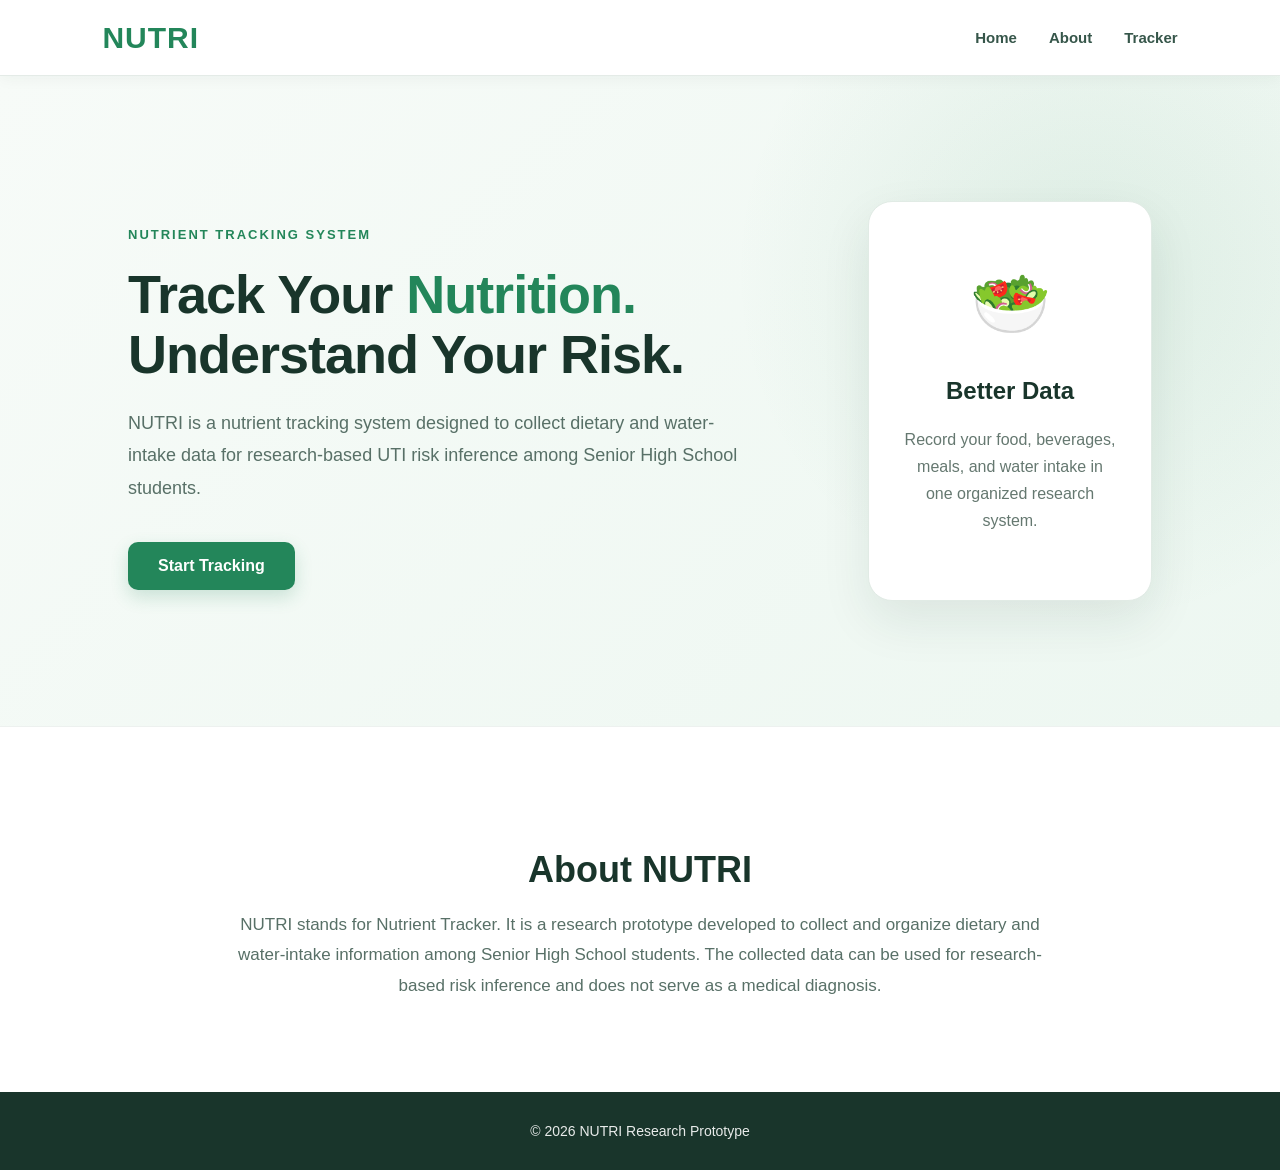
==== index.html @ b860c802 "Update index.html" ====
<!DOCTYPE html>
<html lang="en">

<head>

    <meta charset="UTF-8">

    <meta name="viewport" content="width=device-width, initial-scale=1.0">

    <title>NUTRI | Nutrient Tracker for UTI Risk Inference</title>

    <meta
        name="description"
        content="NUTRI is a nutrient tracking system designed to collect dietary and water-intake data for research-based UTI risk inference among Senior High School students."
    >

    <meta
        name="keywords"
        content="NUTRI, nutrient tracker, UTI risk inference, dietary tracker, water intake, Senior High School students, research, Philippines"
    >

    <meta name="author" content="NUTRI Research Team">

    <meta name="robots" content="index, follow">

    <meta name="theme-color" content="#23865a">

    <meta
        property="og:title"
        content="NUTRI | Nutrient Tracker"
    >

    <meta
        property="og:description"
        content="A nutrient tracking system for dietary and water-intake data and research-based UTI risk inference among Senior High School students."
    >

    <meta
        property="og:type"
        content="website"
    >

    <meta
        property="og:url"
        content="https://6cvvy6n7wb-debug.github.io/NUTRI/"
    >

    <link rel="stylesheet" href="style.css">

</head>


<body>


    <!-- NAVIGATION -->

    <nav>

        <div class="logo">
            NUTRI
        </div>

        <div class="nav-links">

            <a href="index.html">
                Home
            </a>

            <a href="#about">
                About
            </a>

            <a href="tracker.html">
                Tracker
            </a>

        </div>

    </nav>


    <!-- HERO SECTION -->

    <section class="hero">

        <div class="hero-text">

            <p class="small-title">
                NUTRIENT TRACKING SYSTEM
            </p>

            <h1>
                Track Your
                <span>Nutrition.</span>
                Understand Your Risk.
            </h1>

            <p>
                NUTRI is a nutrient tracking system designed to collect
                dietary and water-intake data for research-based UTI risk
                inference among Senior High School students.
            </p>


            <button
                type="button"
                onclick="window.location.href='./tracker.html';"
            >
                Start Tracking
            </button>

        </div>


        <div class="hero-card">

            <div class="card-icon">
                🥗
            </div>

            <h2>
                Better Data
            </h2>

            <p>
                Record your food, beverages, meals, and water intake
                in one organized research system.
            </p>

        </div>

    </section>


    <!-- ABOUT SECTION -->

    <section
        class="about"
        id="about"
    >

        <h2>
            About NUTRI
        </h2>

        <p>
            NUTRI stands for Nutrient Tracker. It is a research prototype
            developed to collect and organize dietary and water-intake
            information among Senior High School students. The collected
            data can be used for research-based risk inference and does
            not serve as a medical diagnosis.
        </p>

    </section>


    <!-- FOOTER -->

    <footer>

        <p>
            © 2026 NUTRI Research Prototype
        </p>

    </footer>


</body>

</html>
---- style.css ----
* {
    box-sizing: border-box;
}

html {
    scroll-behavior: smooth;
}

body {
    font-family: Arial, Helvetica, sans-serif;
    margin: 0;
    background: #f5f8f6;
    color: #19352b;
    line-height: 1.6;
}

/* =========================
   NAVIGATION
========================= */

nav {
    height: 76px;
    background: rgba(255, 255, 255, 0.98);
    display: flex;
    align-items: center;
    justify-content: space-between;
    padding: 0 8%;
    border-bottom: 1px solid #e4ebe7;
    box-shadow: 0 2px 15px rgba(25, 53, 43, 0.05);
    position: sticky;
    top: 0;
    z-index: 1000;
}

.logo {
    font-size: 30px;
    font-weight: 800;
    letter-spacing: 1px;
    color: #23865a;
}

.nav-links {
    display: flex;
    gap: 32px;
    align-items: center;
}

.nav-links a {
    text-decoration: none;
    color: #36564a;
    font-size: 15px;
    font-weight: 600;
    transition: 0.2s ease;
}

.nav-links a:hover {
    color: #23865a;
}

/* =========================
   HERO
========================= */

.hero {
    min-height: 650px;
    display: flex;
    align-items: center;
    justify-content: space-between;
    padding: 85px 10%;
    gap: 70px;
    background:
        radial-gradient(circle at 85% 30%, rgba(46, 139, 87, 0.10), transparent 30%),
        linear-gradient(135deg, #f7fbf8 0%, #edf7f1 100%);
}

.hero-text {
    max-width: 670px;
}

.small-title {
    color: #23865a;
    font-weight: 800;
    letter-spacing: 2px;
    font-size: 13px;
    margin-bottom: 10px;
}

.hero h1 {
    font-size: 54px;
    line-height: 1.12;
    margin: 18px 0 22px;
    color: #19352b;
    letter-spacing: -1px;
}

.hero h1 span {
    color: #23865a;
}

.hero-text > p:not(.small-title) {
    font-size: 18px;
    line-height: 1.8;
    color: #587067;
    max-width: 620px;
}

button {
    margin-top: 20px;
    background: #23865a;
    color: white;
    border: none;
    padding: 15px 30px;
    font-size: 16px;
    font-weight: 700;
    border-radius: 10px;
    cursor: pointer;
    transition: 0.2s ease;
    box-shadow: 0 7px 18px rgba(35, 134, 90, 0.20);
}

button:hover {
    background: #196b47;
    transform: translateY(-1px);
}

.hero-card {
    background: white;
    width: 330px;
    padding: 50px 35px;
    text-align: center;
    border: 1px solid #e1ebe5;
    border-radius: 24px;
    box-shadow: 0 20px 50px rgba(25, 53, 43, 0.09);
}

.card-icon {
    font-size: 65px;
}

.hero-card h2 {
    margin-top: 20px;
    color: #19352b;
}

.hero-card p {
    color: #657870;
    line-height: 1.7;
}

/* =========================
   ABOUT
========================= */

.about {
    background: white;
    text-align: center;
    padding: 90px 15%;
    border-top: 1px solid #edf1ef;
}

.about h2 {
    font-size: 36px;
    color: #19352b;
    margin-bottom: 18px;
}

.about p {
    max-width: 820px;
    margin: auto;
    font-size: 17px;
    line-height: 1.8;
    color: #587067;
}

/* =========================
   TRACKER
========================= */

.tracker {
    padding: 65px 10%;
    min-height: 700px;
    background: #f5f8f6;
}

.tracker h1 {
    font-size: 40px;
    margin-top: 20px;
    color: #19352b;
}

.tracker > p {
    color: #60756c;
    font-size: 17px;
    max-width: 850px;
}

/* =========================
   FORMS
========================= */

.tracker-form {
    background: white;
    max-width: 700px;
    padding: 38px;
    margin-top: 35px;
    border-radius: 18px;
    border: 1px solid #e1ebe5;
    box-shadow: 0 12px 35px rgba(25, 53, 43, 0.07);
}

.tracker-form label {
    display: block;
    margin-top: 17px;
    margin-bottom: 7px;
    font-weight: 700;
    font-size: 14px;
    color: #36564a;
}

.tracker-form input,
.tracker-form select {
    width: 100%;
    padding: 13px 14px;
    border: 1px solid #d5e1da;
    border-radius: 9px;
    font-size: 15px;
    background: #fbfdfc;
    color: #19352b;
    outline: none;
    transition: 0.2s ease;
}

.tracker-form input:focus,
.tracker-form select:focus {
    border-color: #23865a;
    box-shadow: 0 0 0 3px rgba(35, 134, 90, 0.10);
    background: white;
}

/* =========================
   DATA CARDS
========================= */

.entries,
.summary,
.research-summary {
    background: white;
    border: 1px solid #e1ebe5;
    border-radius: 18px;
    box-shadow: 0 12px 35px rgba(25, 53, 43, 0.07);
}

.entries {
    max-width: 700px;
    margin-top: 30px;
    padding: 30px;
}

.food-entry {
    background: #f4f9f6;
    border: 1px solid #e2eee7;
    padding: 16px;
    margin-top: 15px;
    border-radius: 11px;
    line-height: 1.7;
}

.summary {
    max-width: 700px;
    margin-top: 30px;
    padding: 30px;
}

.summary h2 {
    margin-top: 0;
    color: #19352b;
}

.summary p {
    font-size: 16px;
    margin: 15px 0;
    color: #52665c;
}

/* =========================
   RESEARCH SUMMARY
========================= */

.research-summary {
    max-width: 950px;
    margin-top: 30px;
    padding: 35px;
}

.research-summary h2 {
    margin-top: 0;
    color: #19352b;
}

.research-info {
    display: grid;
    grid-template-columns: repeat(2, 1fr);
    gap: 15px;
    margin-top: 20px;
}

.research-info div {
    background: #f4f9f6;
    border: 1px solid #e2eee7;
    padding: 16px;
    border-radius: 11px;
}

/* =========================
   TABLES
========================= */

.research-table {
    width: 100%;
    border-collapse: collapse;
    margin-top: 25px;
    background: white;
}

.research-table th,
.research-table td {
    border: 1px solid #dce7e1;
    padding: 12px;
    text-align: left;
    font-size: 14px;
}

.research-table th {
    background: #edf6f1;
    color: #284b3d;
    font-weight: 700;
}

.research-table tr:nth-child(even) td {
    background: #fafcfb;
}

/* =========================
   EXPORT BUTTONS
========================= */

.export-buttons {
    display: flex;
    gap: 12px;
    flex-wrap: wrap;
}

.export-buttons button {
    margin-top: 15px;
}

/* =========================
   GENERAL HEADINGS
========================= */

h1,
h2,
h3 {
    line-height: 1.25;
}

hr {
    border: none;
    border-top: 1px solid #e2ebe6;
    margin: 30px 0;
}

/* =========================
   FOOTER
========================= */

footer {
    background: #19352b;
    color: white;
    text-align: center;
    padding: 28px;
}

footer p {
    margin: 0;
    font-size: 14px;
    opacity: 0.9;
}

/* =========================
   MOBILE
========================= */

@media (max-width: 850px) {

    nav {
        padding: 0 5%;
    }

    .nav-links {
        gap: 16px;
    }

    .hero {
        flex-direction: column;
        text-align: center;
        padding: 65px 7%;
    }

    .hero-text {
        max-width: 100%;
    }

    .hero h1 {
        font-size: 42px;
    }

    .hero-card {
        width: 100%;
        max-width: 360px;
    }

    .tracker {
        padding: 50px 6%;
    }
}

@media (max-width: 700px) {

    nav {
        height: auto;
        min-height: 70px;
        flex-direction: column;
        padding: 16px 5%;
        gap: 12px;
    }

    .nav-links {
        gap: 18px;
        flex-wrap: wrap;
        justify-content: center;
    }

    .hero h1 {
        font-size: 35px;
    }

    .hero-text > p:not(.small-title) {
        font-size: 16px;
    }

    .tracker h1 {
        font-size: 32px;
    }

    .tracker-form,
    .entries,
    .summary,
    .research-summary {
        padding: 24px;
    }

    .research-info {
        grid-template-columns: 1fr;
    }

    .research-table {
        font-size: 12px;
        display: block;
        overflow-x: auto;
        white-space: nowrap;
    }

    .research-table th,
    .research-table td {
        padding: 9px;
    }

    .export-buttons {
        flex-direction: column;
    }

    .export-buttons button {
        width: 100%;
    }
}

/* =========================
   PRINT
========================= */

@media print {

    nav,
    .tracker-form,
    .entries,
    .summary,
    footer,
    .export-buttons {
        display: none !important;
    }

    .tracker {
        padding: 20px;
        background: white;
    }

    .research-summary {
        display: block !important;
        box-shadow: none;
        border: none;
        max-width: 100%;
    }
}
/* =========================
   RESEARCH DASHBOARD CARDS
========================= */

.dashboard-cards {
    display: grid;
    grid-template-columns: repeat(4, 1fr);
    gap: 18px;
    margin: 25px 0 35px;
}

.dashboard-card {
    background: white;
    border: 1px solid #e1ebe5;
    border-radius: 16px;
    padding: 24px;
    box-shadow: 0 10px 28px rgba(25, 53, 43, 0.06);
    transition: 0.2s ease;
}

.dashboard-card:hover {
    transform: translateY(-3px);
    box-shadow: 0 15px 32px rgba(25, 53, 43, 0.10);
}

.dashboard-card-label {
    color: #687c73;
    font-size: 13px;
    font-weight: 700;
    text-transform: uppercase;
    letter-spacing: 0.7px;
}

.dashboard-card-value {
    display: block;
    margin-top: 8px;
    font-size: 34px;
    font-weight: 800;
    color: #23865a;
}

.dashboard-card-description {
    margin-top: 5px;
    color: #71827b;
    font-size: 13px;
}

/* Responsive dashboard */

@media (max-width: 950px) {
    .dashboard-cards {
        grid-template-columns: repeat(2, 1fr);
    }
}

@media (max-width: 550px) {
    .dashboard-cards {
        grid-template-columns: 1fr;
    }
}
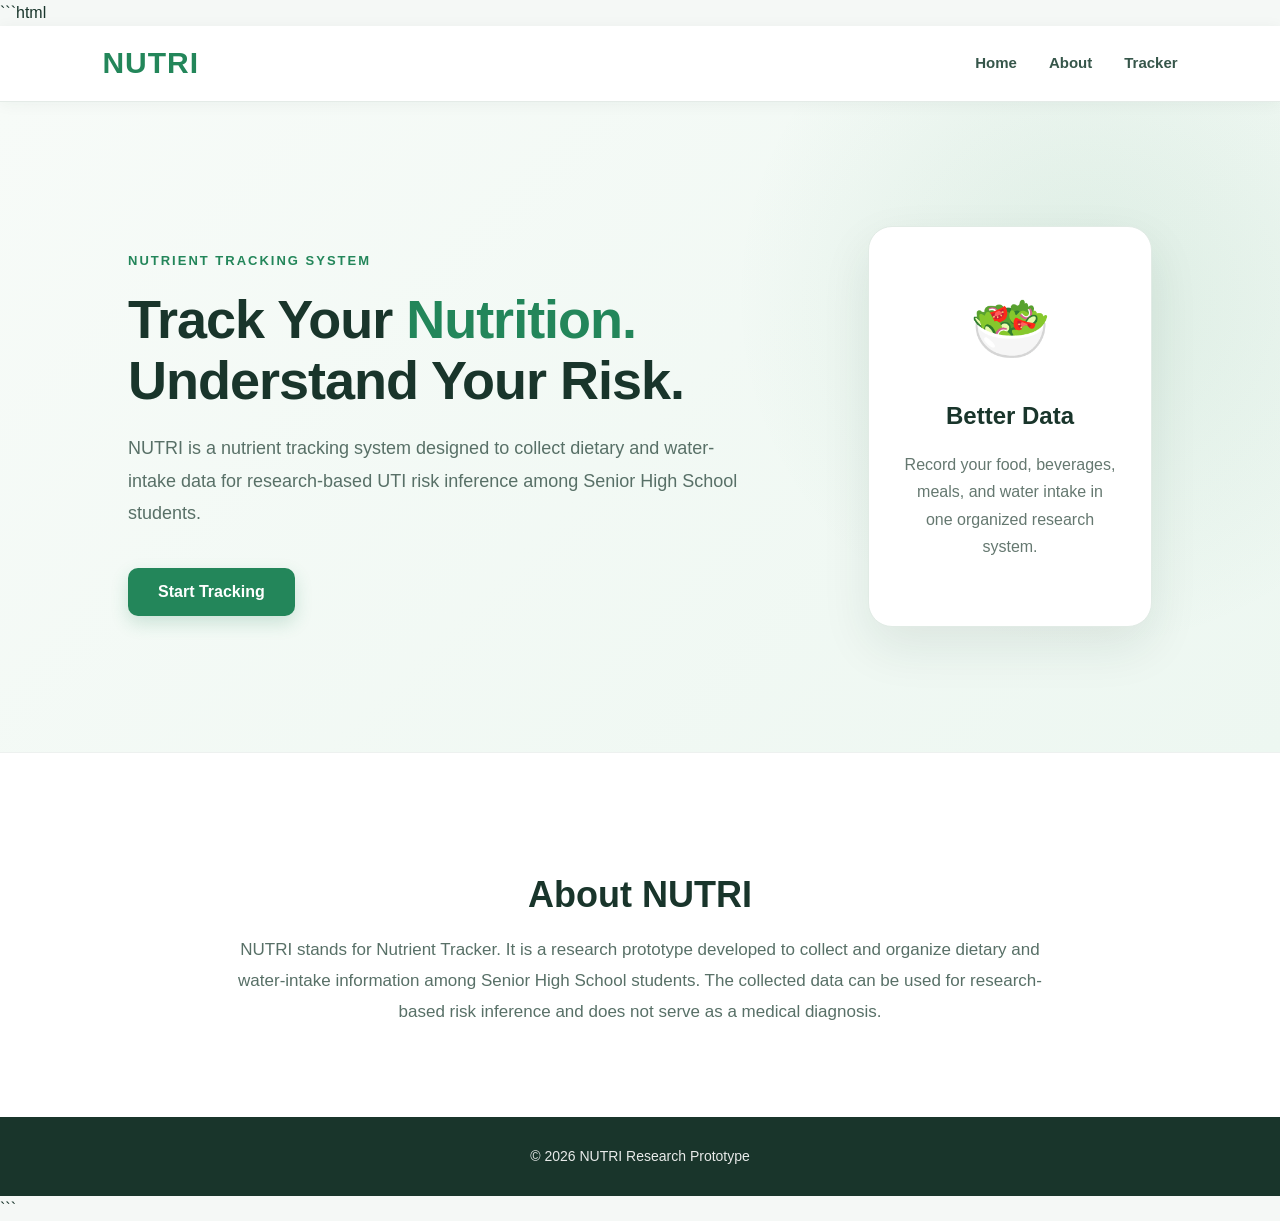
==== commit 2a199b9d: "Update index.html" ====
--- a/index.html
+++ b/index.html
@@ -1,3 +1,4 @@
+```html
 <!DOCTYPE html>
 <html lang="en">
 
@@ -44,6 +45,26 @@
         property="og:url"
         content="https://6cvvy6n7wb-debug.github.io/NUTRI/"
     >
+
+    <link rel="canonical" href="https://6cvvy6n7wb-debug.github.io/NUTRI/">
+
+    <!-- STRUCTURED DATA FOR SEARCH ENGINES -->
+
+    <script type="application/ld+json">
+    {
+        "@context": "https://schema.org",
+        "@type": "WebSite",
+        "name": "NUTRI",
+        "alternateName": "Nutrient Tracker",
+        "url": "https://6cvvy6n7wb-debug.github.io/NUTRI/",
+        "description": "A research-based nutrient tracking system designed to collect dietary and water-intake data for UTI risk inference among Senior High School students.",
+        "inLanguage": "en",
+        "about": {
+            "@type": "Thing",
+            "name": "Nutrient Tracking and UTI Risk Inference Research"
+        }
+    }
+    </script>
 
     <link rel="stylesheet" href="style.css">
 
@@ -169,3 +190,4 @@
 </body>
 
 </html>
+```
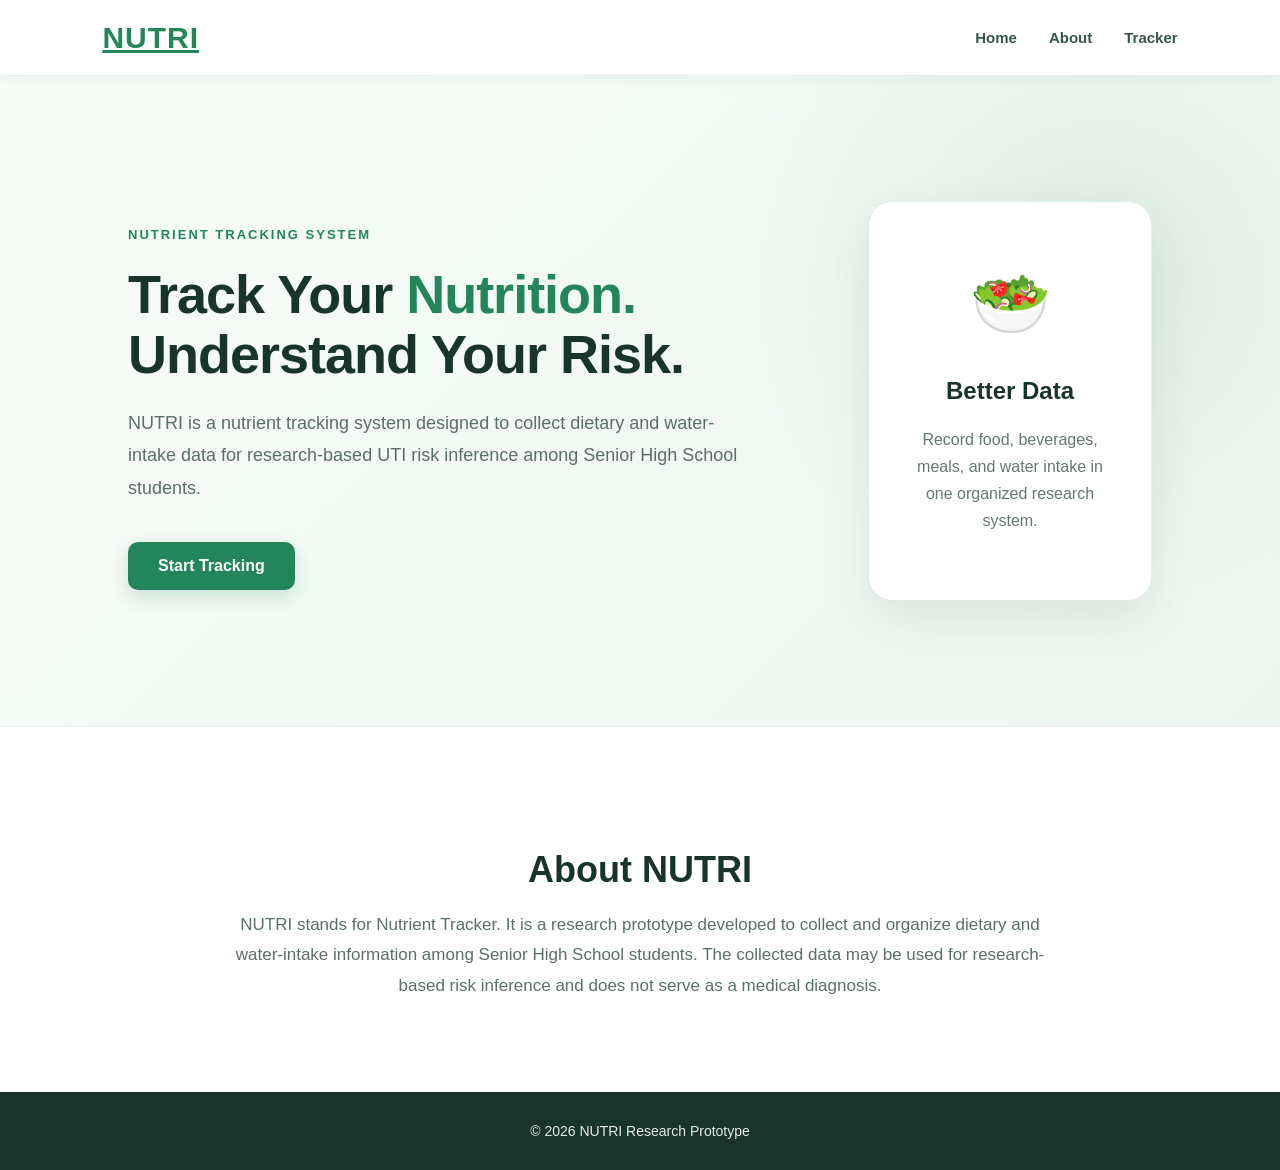
==== commit 53b8c5b6: "Update index.html" ====
--- a/index.html
+++ b/index.html
@@ -1,54 +1,25 @@
-```html
+
 <!DOCTYPE html>
 <html lang="en">
-
 <head>
-
     <meta charset="UTF-8">
-
     <meta name="viewport" content="width=device-width, initial-scale=1.0">
 
     <title>NUTRI | Nutrient Tracker for UTI Risk Inference</title>
 
-    <meta
-        name="description"
-        content="NUTRI is a nutrient tracking system designed to collect dietary and water-intake data for research-based UTI risk inference among Senior High School students."
-    >
-
-    <meta
-        name="keywords"
-        content="NUTRI, nutrient tracker, UTI risk inference, dietary tracker, water intake, Senior High School students, research, Philippines"
-    >
-
+    <meta name="description" content="NUTRI is a nutrient tracking system designed to collect dietary and water-intake data for research-based UTI risk inference among Senior High School students.">
+    <meta name="keywords" content="NUTRI, nutrient tracker, UTI risk inference, dietary tracker, water intake, Senior High School students, research, Philippines">
     <meta name="author" content="NUTRI Research Team">
-
     <meta name="robots" content="index, follow">
-
     <meta name="theme-color" content="#23865a">
 
-    <meta
-        property="og:title"
-        content="NUTRI | Nutrient Tracker"
-    >
-
-    <meta
-        property="og:description"
-        content="A nutrient tracking system for dietary and water-intake data and research-based UTI risk inference among Senior High School students."
-    >
-
-    <meta
-        property="og:type"
-        content="website"
-    >
-
-    <meta
-        property="og:url"
-        content="https://6cvvy6n7wb-debug.github.io/NUTRI/"
-    >
+    <meta property="og:title" content="NUTRI | Nutrient Tracker">
+    <meta property="og:description" content="A nutrient tracking system for dietary and water-intake data and research-based UTI risk inference among Senior High School students.">
+    <meta property="og:type" content="website">
+    <meta property="og:url" content="https://6cvvy6n7wb-debug.github.io/NUTRI/">
 
     <link rel="canonical" href="https://6cvvy6n7wb-debug.github.io/NUTRI/">
-
-    <!-- STRUCTURED DATA FOR SEARCH ENGINES -->
+    <link rel="stylesheet" href="style.css">
 
     <script type="application/ld+json">
     {
@@ -57,7 +28,7 @@
         "name": "NUTRI",
         "alternateName": "Nutrient Tracker",
         "url": "https://6cvvy6n7wb-debug.github.io/NUTRI/",
-        "description": "A research-based nutrient tracking system designed to collect dietary and water-intake data for UTI risk inference among Senior High School students.",
+        "description": "A research prototype for organizing dietary and water-intake data for UTI risk inference among Senior High School students.",
         "inLanguage": "en",
         "about": {
             "@type": "Thing",
@@ -65,129 +36,69 @@
         }
     }
     </script>
-
-    <link rel="stylesheet" href="style.css">
-
 </head>
 
-
 <body>
-
-
-    <!-- NAVIGATION -->
-
     <nav>
-
-        <div class="logo">
-            NUTRI
-        </div>
+        <a class="logo" href="index.html" aria-label="NUTRI Home">NUTRI</a>
 
         <div class="nav-links">
-
-            <a href="index.html">
-                Home
-            </a>
-
-            <a href="#about">
-                About
-            </a>
-
-            <a href="tracker.html">
-                Tracker
-            </a>
-
+            <a href="index.html">Home</a>
+            <a href="#about">About</a>
+            <a href="tracker.html">Tracker</a>
         </div>
-
     </nav>
 
+    <main>
+        <section class="hero">
+            <div class="hero-text">
+                <p class="small-title">NUTRIENT TRACKING SYSTEM</p>
 
-    <!-- HERO SECTION -->
+                <h1>
+                    Track Your
+                    <span>Nutrition.</span>
+                    Understand Your Risk.
+                </h1>
 
-    <section class="hero">
+                <p>
+                    NUTRI is a nutrient tracking system designed to collect
+                    dietary and water-intake data for research-based UTI risk
+                    inference among Senior High School students.
+                </p>
 
-        <div class="hero-text">
+                <button
+                    type="button"
+                    onclick="window.location.href='./tracker.html';"
+                >
+                    Start Tracking
+                </button>
+            </div>
 
-            <p class="small-title">
-                NUTRIENT TRACKING SYSTEM
-            </p>
+            <div class="hero-card">
+                <div class="card-icon" aria-hidden="true">🥗</div>
+                <h2>Better Data</h2>
+                <p>
+                    Record food, beverages, meals, and water intake in one
+                    organized research system.
+                </p>
+            </div>
+        </section>
 
-            <h1>
-                Track Your
-                <span>Nutrition.</span>
-                Understand Your Risk.
-            </h1>
+        <section class="about" id="about">
+            <h2>About NUTRI</h2>
 
             <p>
-                NUTRI is a nutrient tracking system designed to collect
-                dietary and water-intake data for research-based UTI risk
-                inference among Senior High School students.
+                NUTRI stands for Nutrient Tracker. It is a research prototype
+                developed to collect and organize dietary and water-intake
+                information among Senior High School students. The collected
+                data may be used for research-based risk inference and does
+                not serve as a medical diagnosis.
             </p>
-
-
-            <button
-                type="button"
-                onclick="window.location.href='./tracker.html';"
-            >
-                Start Tracking
-            </button>
-
-        </div>
-
-
-        <div class="hero-card">
-
-            <div class="card-icon">
-                🥗
-            </div>
-
-            <h2>
-                Better Data
-            </h2>
-
-            <p>
-                Record your food, beverages, meals, and water intake
-                in one organized research system.
-            </p>
-
-        </div>
-
-    </section>
-
-
-    <!-- ABOUT SECTION -->
-
-    <section
-        class="about"
-        id="about"
-    >
-
-        <h2>
-            About NUTRI
-        </h2>
-
-        <p>
-            NUTRI stands for Nutrient Tracker. It is a research prototype
-            developed to collect and organize dietary and water-intake
-            information among Senior High School students. The collected
-            data can be used for research-based risk inference and does
-            not serve as a medical diagnosis.
-        </p>
-
-    </section>
-
-
-    <!-- FOOTER -->
+        </section>
+    </main>
 
     <footer>
-
-        <p>
-            © 2026 NUTRI Research Prototype
-        </p>
-
+        <p>© 2026 NUTRI Research Prototype</p>
     </footer>
-
-
 </body>
-
 </html>
-```
--- a/style.css
+++ b/style.css
@@ -572,3 +572,77 @@
         grid-template-columns: 1fr;
     }
 }
+/* =========================
+   RISK LEVEL BADGES
+========================= */
+
+.risk-badge {
+    display: inline-block;
+    padding: 8px 16px;
+    border-radius: 999px;
+    font-size: 14px;
+    font-weight: 800;
+    letter-spacing: 0.5px;
+}
+
+.risk-low {
+    background-color: #e8f7ee;
+    color: #237a4b;
+}
+
+.risk-moderate {
+    background-color: #fff5d9;
+    color: #9a6b00;
+}
+
+.risk-high {
+    background-color: #fde8e8;
+    color: #b42318;
+}
+
+.risk-no-data {
+    background-color: #eef2f0;
+    color: #65756e;
+}
+/* =========================
+   RESEARCH DASHBOARD POLISH
+========================= */
+
+.dashboard-card {
+    position: relative;
+    overflow: hidden;
+}
+
+.dashboard-card::before {
+    content: "";
+    position: absolute;
+    left: 0;
+    top: 0;
+    width: 5px;
+    height: 100%;
+    background-color: #23865a;
+}
+
+.dashboard-card-value {
+    line-height: 1.1;
+}
+
+.dashboard-card-description {
+    line-height: 1.5;
+}
+
+.research-summary {
+    border: 1px solid #e1ebe5;
+}
+
+.research-summary h2 {
+    color: #1f3d32;
+}
+
+.research-table th {
+    font-weight: 700;
+}
+
+.research-table tr:hover td {
+    background-color: #f8fbf9;
+}
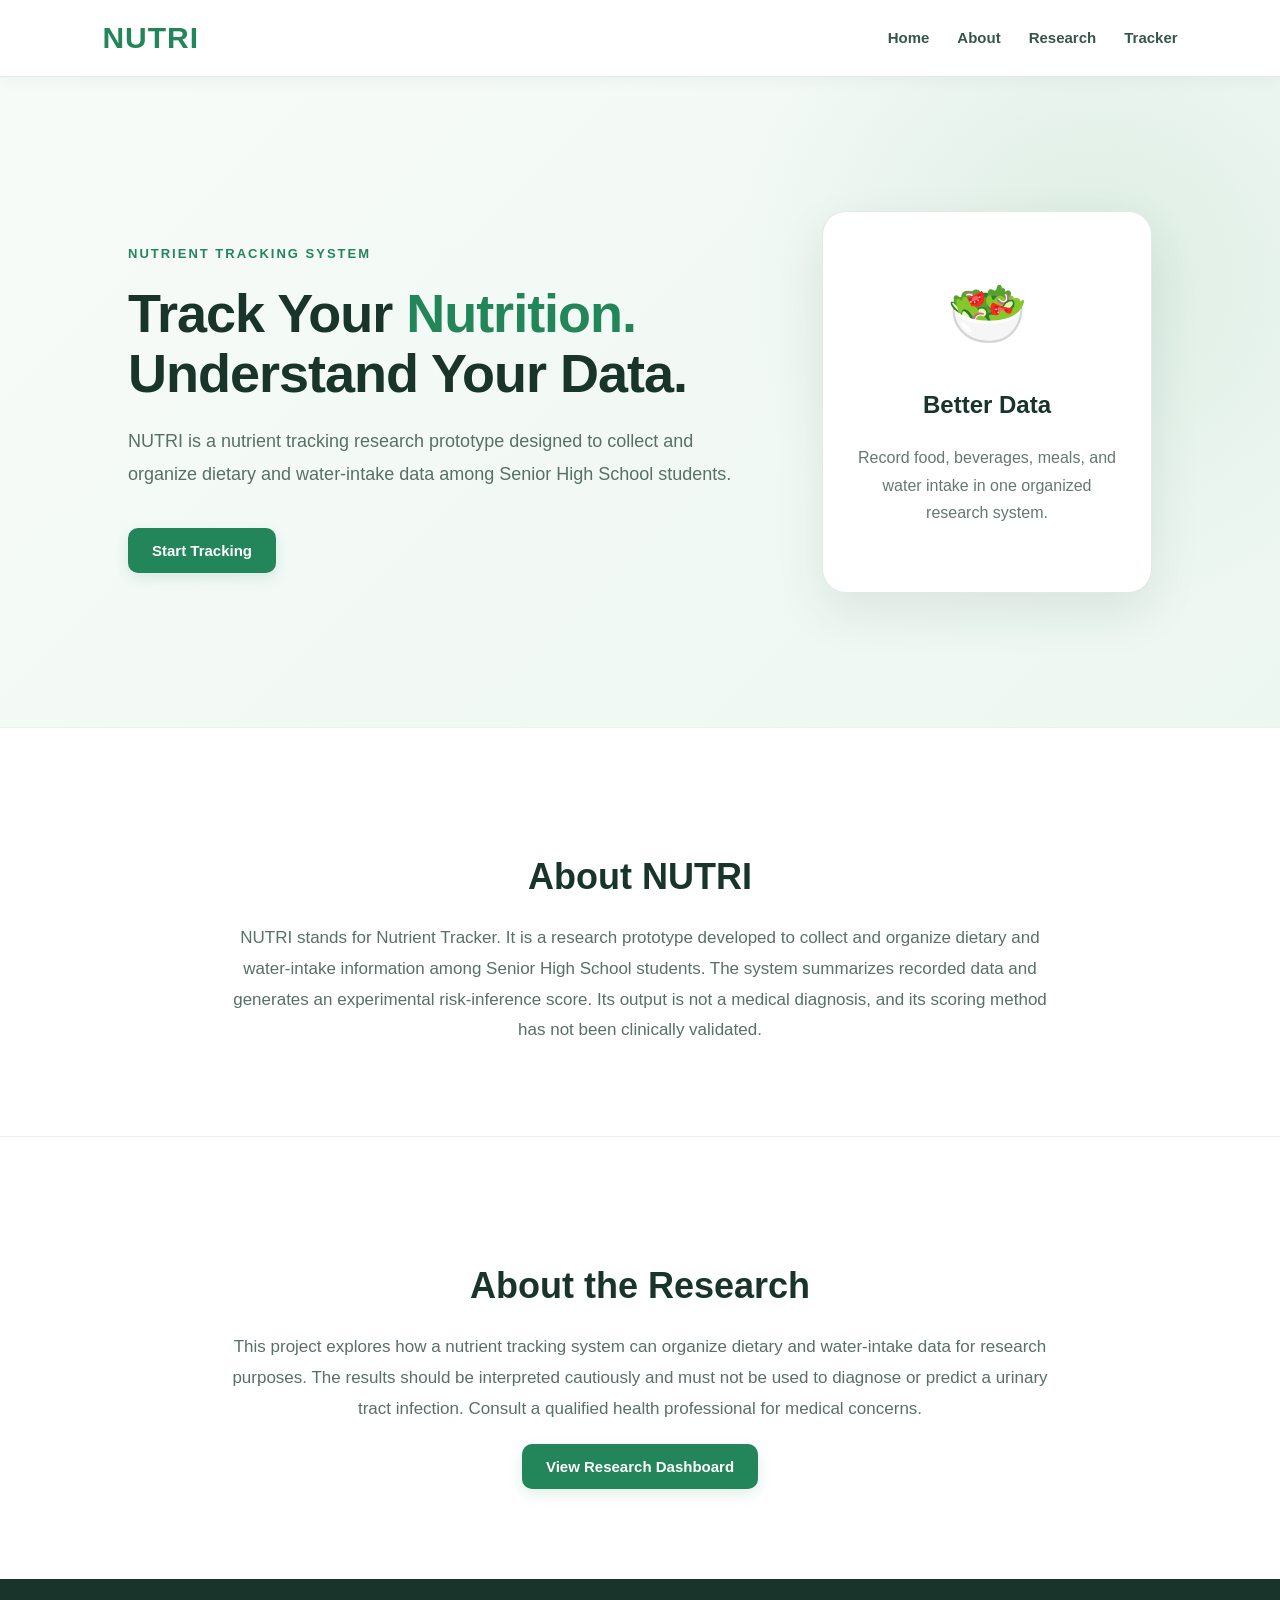
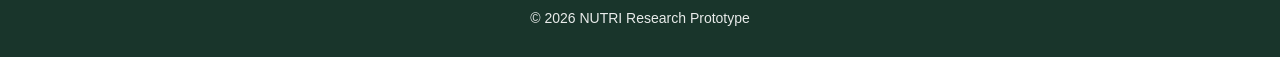
==== commit e4629f0c: "Update index.html" ====
--- a/index.html
+++ b/index.html
@@ -7,14 +7,14 @@
 
     <title>NUTRI | Nutrient Tracker for UTI Risk Inference</title>
 
-    <meta name="description" content="NUTRI is a nutrient tracking system designed to collect dietary and water-intake data for research-based UTI risk inference among Senior High School students.">
-    <meta name="keywords" content="NUTRI, nutrient tracker, UTI risk inference, dietary tracker, water intake, Senior High School students, research, Philippines">
+    <meta name="description" content="NUTRI is a nutrient tracking research prototype for recording dietary and water-intake data among Senior High School students.">
+    <meta name="keywords" content="NUTRI, nutrient tracker, dietary tracker, water intake, UTI research, Senior High School students, Philippines">
     <meta name="author" content="NUTRI Research Team">
     <meta name="robots" content="index, follow">
     <meta name="theme-color" content="#23865a">
 
     <meta property="og:title" content="NUTRI | Nutrient Tracker">
-    <meta property="og:description" content="A nutrient tracking system for dietary and water-intake data and research-based UTI risk inference among Senior High School students.">
+    <meta property="og:description" content="A research prototype for recording dietary and water-intake data among Senior High School students.">
     <meta property="og:type" content="website">
     <meta property="og:url" content="https://6cvvy6n7wb-debug.github.io/NUTRI/">
 
@@ -28,74 +28,85 @@
         "name": "NUTRI",
         "alternateName": "Nutrient Tracker",
         "url": "https://6cvvy6n7wb-debug.github.io/NUTRI/",
-        "description": "A research prototype for organizing dietary and water-intake data for UTI risk inference among Senior High School students.",
-        "inLanguage": "en",
-        "about": {
-            "@type": "Thing",
-            "name": "Nutrient Tracking and UTI Risk Inference Research"
-        }
+        "description": "A research prototype for recording dietary and water-intake data among Senior High School students.",
+        "inLanguage": "en"
     }
     </script>
 </head>
 
 <body>
     <nav>
-        <a class="logo" href="index.html" aria-label="NUTRI Home">NUTRI</a>
+        <a class="logo" href="index.html">NUTRI</a>
 
         <div class="nav-links">
             <a href="index.html">Home</a>
             <a href="#about">About</a>
+            <a href="tracker.html#research-dashboard">Research</a>
             <a href="tracker.html">Tracker</a>
         </div>
     </nav>
 
-    <main>
-        <section class="hero">
-            <div class="hero-text">
-                <p class="small-title">NUTRIENT TRACKING SYSTEM</p>
+    <section class="hero">
+        <div class="hero-text">
+            <p class="small-title">NUTRIENT TRACKING SYSTEM</p>
 
-                <h1>
-                    Track Your
-                    <span>Nutrition.</span>
-                    Understand Your Risk.
-                </h1>
-
-                <p>
-                    NUTRI is a nutrient tracking system designed to collect
-                    dietary and water-intake data for research-based UTI risk
-                    inference among Senior High School students.
-                </p>
-
-                <button
-                    type="button"
-                    onclick="window.location.href='./tracker.html';"
-                >
-                    Start Tracking
-                </button>
-            </div>
-
-            <div class="hero-card">
-                <div class="card-icon" aria-hidden="true">🥗</div>
-                <h2>Better Data</h2>
-                <p>
-                    Record food, beverages, meals, and water intake in one
-                    organized research system.
-                </p>
-            </div>
-        </section>
-
-        <section class="about" id="about">
-            <h2>About NUTRI</h2>
+            <h1>
+                Track Your
+                <span>Nutrition.</span>
+                Understand Your Data.
+            </h1>
 
             <p>
-                NUTRI stands for Nutrient Tracker. It is a research prototype
-                developed to collect and organize dietary and water-intake
-                information among Senior High School students. The collected
-                data may be used for research-based risk inference and does
-                not serve as a medical diagnosis.
+                NUTRI is a nutrient tracking research prototype designed
+                to collect and organize dietary and water-intake data
+                among Senior High School students.
             </p>
-        </section>
-    </main>
+
+            <button type="button"
+                onclick="window.location.href='./tracker.html';">
+                Start Tracking
+            </button>
+        </div>
+
+        <div class="hero-card">
+            <div class="card-icon">🥗</div>
+            <h2>Better Data</h2>
+            <p>
+                Record food, beverages, meals, and water intake
+                in one organized research system.
+            </p>
+        </div>
+    </section>
+
+    <section class="about" id="about">
+        <h2>About NUTRI</h2>
+
+        <p>
+            NUTRI stands for Nutrient Tracker. It is a research prototype
+            developed to collect and organize dietary and water-intake
+            information among Senior High School students. The system
+            summarizes recorded data and generates an experimental
+            risk-inference score. Its output is not a medical diagnosis,
+            and its scoring method has not been clinically validated.
+        </p>
+    </section>
+
+    <section class="about" id="research">
+        <h2>About the Research</h2>
+
+        <p>
+            This project explores how a nutrient tracking system can
+            organize dietary and water-intake data for research purposes.
+            The results should be interpreted cautiously and must not
+            be used to diagnose or predict a urinary tract infection.
+            Consult a qualified health professional for medical concerns.
+        </p>
+
+        <button type="button"
+            onclick="window.location.href='./tracker.html#research-dashboard';">
+            View Research Dashboard
+        </button>
+    </section>
 
     <footer>
         <p>© 2026 NUTRI Research Prototype</p>
--- a/style.css
+++ b/style.css
@@ -1,3 +1,4 @@
+
 * {
     box-sizing: border-box;
 }
@@ -14,17 +15,13 @@
     line-height: 1.6;
 }
 
-/* =========================
-   NAVIGATION
-========================= */
-
 nav {
-    height: 76px;
+    min-height: 76px;
     background: rgba(255, 255, 255, 0.98);
     display: flex;
     align-items: center;
     justify-content: space-between;
-    padding: 0 8%;
+    padding: 14px 8%;
     border-bottom: 1px solid #e4ebe7;
     box-shadow: 0 2px 15px rgba(25, 53, 43, 0.05);
     position: sticky;
@@ -37,11 +34,12 @@
     font-weight: 800;
     letter-spacing: 1px;
     color: #23865a;
+    text-decoration: none;
 }
 
 .nav-links {
     display: flex;
-    gap: 32px;
+    gap: 28px;
     align-items: center;
 }
 
@@ -50,16 +48,14 @@
     color: #36564a;
     font-size: 15px;
     font-weight: 600;
-    transition: 0.2s ease;
+    transition: color 0.2s ease;
 }
 
 .nav-links a:hover {
     color: #23865a;
 }
 
-/* =========================
-   HERO
-========================= */
+/* Homepage */
 
 .hero {
     min-height: 650px;
@@ -104,28 +100,10 @@
     max-width: 620px;
 }
 
-button {
-    margin-top: 20px;
-    background: #23865a;
-    color: white;
-    border: none;
-    padding: 15px 30px;
-    font-size: 16px;
-    font-weight: 700;
-    border-radius: 10px;
-    cursor: pointer;
-    transition: 0.2s ease;
-    box-shadow: 0 7px 18px rgba(35, 134, 90, 0.20);
-}
-
-button:hover {
-    background: #196b47;
-    transform: translateY(-1px);
-}
-
 .hero-card {
     background: white;
     width: 330px;
+    flex-shrink: 0;
     padding: 50px 35px;
     text-align: center;
     border: 1px solid #e1ebe5;
@@ -147,15 +125,12 @@
     line-height: 1.7;
 }
 
-/* =========================
-   ABOUT
-========================= */
-
 .about {
     background: white;
     text-align: center;
     padding: 90px 15%;
     border-top: 1px solid #edf1ef;
+    scroll-margin-top: 90px;
 }
 
 .about h2 {
@@ -172,9 +147,51 @@
     color: #587067;
 }
 
-/* =========================
-   TRACKER
-========================= */
+/* Shared buttons */
+
+button {
+    margin-top: 20px;
+    background: #23865a;
+    color: white;
+    border: none;
+    padding: 14px 24px;
+    font-size: 15px;
+    font-weight: 700;
+    border-radius: 10px;
+    cursor: pointer;
+    transition: background 0.2s ease, transform 0.2s ease;
+    box-shadow: 0 5px 14px rgba(35, 134, 90, 0.14);
+}
+
+button:hover {
+    background: #196b47;
+    transform: translateY(-1px);
+}
+
+button:focus-visible,
+input:focus-visible,
+select:focus-visible {
+    outline: 3px solid rgba(35, 134, 90, 0.25);
+    outline-offset: 2px;
+}
+
+.danger-button {
+    background: #b23b3b;
+}
+
+.danger-button:hover {
+    background: #8f2e2e;
+}
+
+.secondary-button {
+    background: #52665c;
+}
+
+.secondary-button:hover {
+    background: #3d4e46;
+}
+
+/* Tracker layout */
 
 .tracker {
     padding: 65px 10%;
@@ -194,18 +211,40 @@
     max-width: 850px;
 }
 
-/* =========================
-   FORMS
-========================= */
-
-.tracker-form {
+.tracker h2,
+.tracker h3 {
+    line-height: 1.3;
+}
+
+.tracker-form,
+.entries,
+.summary,
+.database,
+.risk-section,
+.research-dashboard,
+.visualization-section,
+.meal-breakdown,
+.research-summary {
     background: white;
-    max-width: 700px;
-    padding: 38px;
-    margin-top: 35px;
+    max-width: 1000px;
+    margin-top: 30px;
+    padding: 35px;
+    border: 1px solid #e1ebe5;
     border-radius: 18px;
-    border: 1px solid #e1ebe5;
-    box-shadow: 0 12px 35px rgba(25, 53, 43, 0.07);
+    box-shadow: 0 12px 35px rgba(25, 53, 43, 0.06);
+}
+
+.tracker-form h2,
+.entries h2,
+.summary h2,
+.database h2,
+.risk-section h2,
+.research-dashboard h2,
+.visualization-section h2,
+.meal-breakdown h2,
+.research-summary h2 {
+    margin-top: 0;
+    color: #19352b;
 }
 
 .tracker-form label {
@@ -218,7 +257,9 @@
 }
 
 .tracker-form input,
-.tracker-form select {
+.tracker-form select,
+.respondent-tools input,
+.respondent-tools select {
     width: 100%;
     padding: 13px 14px;
     border: 1px solid #d5e1da;
@@ -227,298 +268,197 @@
     background: #fbfdfc;
     color: #19352b;
     outline: none;
-    transition: 0.2s ease;
+    transition: border-color 0.2s ease, box-shadow 0.2s ease;
 }
 
 .tracker-form input:focus,
-.tracker-form select:focus {
+.tracker-form select:focus,
+.respondent-tools input:focus,
+.respondent-tools select:focus {
     border-color: #23865a;
     box-shadow: 0 0 0 3px rgba(35, 134, 90, 0.10);
     background: white;
 }
 
-/* =========================
-   DATA CARDS
-========================= */
+.tracker-form input[readonly] {
+    background: #eef4f0;
+    color: #52665c;
+}
+
+#profileStatus {
+    color: #23865a;
+    font-weight: 600;
+}
 
 .entries,
-.summary,
-.research-summary {
-    background: white;
-    border: 1px solid #e1ebe5;
-    border-radius: 18px;
-    box-shadow: 0 12px 35px rgba(25, 53, 43, 0.07);
-}
-
-.entries {
-    max-width: 700px;
-    margin-top: 30px;
-    padding: 30px;
+.summary {
+    max-width: 1000px;
+}
+
+.summary p {
+    color: #52665c;
+    margin: 12px 0;
 }
 
 .food-entry {
     background: #f4f9f6;
     border: 1px solid #e2eee7;
-    padding: 16px;
+    padding: 18px;
     margin-top: 15px;
     border-radius: 11px;
-    line-height: 1.7;
-}
-
-.summary {
-    max-width: 700px;
-    margin-top: 30px;
-    padding: 30px;
-}
-
-.summary h2 {
+    line-height: 1.8;
+    overflow-wrap: anywhere;
+}
+
+.food-entry button {
+    margin-top: 12px;
+}
+
+/* Meal breakdown */
+
+.meal-grid {
+    display: grid;
+    grid-template-columns: repeat(2, minmax(0, 1fr));
+    gap: 15px;
+    margin-top: 20px;
+}
+
+.meal-card {
+    background: #f4f9f6;
+    border: 1px solid #e2eee7;
+    padding: 20px;
+    border-radius: 15px;
+}
+
+.meal-card h3 {
+    margin-top: 0;
+    color: #23865a;
+}
+
+.meal-card p {
+    margin: 8px 0;
+    overflow-wrap: anywhere;
+}
+
+/* Risk inference */
+
+.risk-card {
+    background: #f4f9f6;
+    border: 1px solid #e2eee7;
+    padding: 25px;
+    border-radius: 15px;
+    margin-top: 20px;
+}
+
+.risk-level {
+    font-size: 32px;
+    font-weight: 800;
+    margin: 10px 0;
+    overflow-wrap: anywhere;
+}
+
+.risk-score {
+    font-size: 18px;
+}
+
+.risk-badge {
+    display: inline-block;
+    padding: 8px 16px;
+    border-radius: 999px;
+    font-size: 13px;
+    font-weight: 800;
+    letter-spacing: 0.4px;
+}
+
+.risk-low {
+    background: #e8f7ee;
+    color: #237a4b;
+}
+
+.risk-moderate {
+    background: #fff5d9;
+    color: #9a6b00;
+}
+
+.risk-high {
+    background: #fde8e8;
+    color: #b42318;
+}
+
+.risk-no-data {
+    background: #eef2f0;
+    color: #65756e;
+}
+
+.risk-factor {
+    background: white;
+    border: 1px solid #d5dfd9;
+    padding: 12px;
+    border-radius: 10px;
+    margin-top: 10px;
+    overflow-wrap: anywhere;
+}
+
+.progress-container {
+    width: 100%;
+    height: 22px;
+    background: #e3ebe6;
+    border-radius: 20px;
+    overflow: hidden;
+    margin-top: 10px;
+}
+
+.progress-bar {
+    height: 100%;
+    width: 0%;
+    background: #23865a;
+    transition: width 0.3s ease;
+}
+
+/* Respondent database */
+
+.respondent-tools {
+    display: grid;
+    grid-template-columns: 2fr 1fr;
+    gap: 12px;
+    margin-top: 20px;
+}
+
+.respondent-card {
+    background: #f4f9f6;
+    border: 1px solid #e2eee7;
+    padding: 22px;
+    border-radius: 15px;
+    margin-top: 15px;
+    overflow-wrap: anywhere;
+}
+
+.respondent-card h3 {
     margin-top: 0;
     color: #19352b;
 }
 
-.summary p {
-    font-size: 16px;
-    margin: 15px 0;
-    color: #52665c;
-}
-
-/* =========================
-   RESEARCH SUMMARY
-========================= */
-
-.research-summary {
-    max-width: 950px;
-    margin-top: 30px;
-    padding: 35px;
-}
-
-.research-summary h2 {
-    margin-top: 0;
-    color: #19352b;
-}
-
-.research-info {
+.respondent-card p {
+    margin: 8px 0;
+}
+
+.respondent-buttons {
+    display: flex;
+    gap: 10px;
+    flex-wrap: wrap;
+}
+
+.respondent-buttons button {
+    margin-top: 10px;
+    padding: 10px 18px;
+    font-size: 14px;
+}
+
+/* Research dashboard */
+
+.dashboard-grid {
     display: grid;
-    grid-template-columns: repeat(2, 1fr);
-    gap: 15px;
-    margin-top: 20px;
-}
-
-.research-info div {
-    background: #f4f9f6;
-    border: 1px solid #e2eee7;
-    padding: 16px;
-    border-radius: 11px;
-}
-
-/* =========================
-   TABLES
-========================= */
-
-.research-table {
-    width: 100%;
-    border-collapse: collapse;
-    margin-top: 25px;
-    background: white;
-}
-
-.research-table th,
-.research-table td {
-    border: 1px solid #dce7e1;
-    padding: 12px;
-    text-align: left;
-    font-size: 14px;
-}
-
-.research-table th {
-    background: #edf6f1;
-    color: #284b3d;
-    font-weight: 700;
-}
-
-.research-table tr:nth-child(even) td {
-    background: #fafcfb;
-}
-
-/* =========================
-   EXPORT BUTTONS
-========================= */
-
-.export-buttons {
-    display: flex;
-    gap: 12px;
-    flex-wrap: wrap;
-}
-
-.export-buttons button {
-    margin-top: 15px;
-}
-
-/* =========================
-   GENERAL HEADINGS
-========================= */
-
-h1,
-h2,
-h3 {
-    line-height: 1.25;
-}
-
-hr {
-    border: none;
-    border-top: 1px solid #e2ebe6;
-    margin: 30px 0;
-}
-
-/* =========================
-   FOOTER
-========================= */
-
-footer {
-    background: #19352b;
-    color: white;
-    text-align: center;
-    padding: 28px;
-}
-
-footer p {
-    margin: 0;
-    font-size: 14px;
-    opacity: 0.9;
-}
-
-/* =========================
-   MOBILE
-========================= */
-
-@media (max-width: 850px) {
-
-    nav {
-        padding: 0 5%;
-    }
-
-    .nav-links {
-        gap: 16px;
-    }
-
-    .hero {
-        flex-direction: column;
-        text-align: center;
-        padding: 65px 7%;
-    }
-
-    .hero-text {
-        max-width: 100%;
-    }
-
-    .hero h1 {
-        font-size: 42px;
-    }
-
-    .hero-card {
-        width: 100%;
-        max-width: 360px;
-    }
-
-    .tracker {
-        padding: 50px 6%;
-    }
-}
-
-@media (max-width: 700px) {
-
-    nav {
-        height: auto;
-        min-height: 70px;
-        flex-direction: column;
-        padding: 16px 5%;
-        gap: 12px;
-    }
-
-    .nav-links {
-        gap: 18px;
-        flex-wrap: wrap;
-        justify-content: center;
-    }
-
-    .hero h1 {
-        font-size: 35px;
-    }
-
-    .hero-text > p:not(.small-title) {
-        font-size: 16px;
-    }
-
-    .tracker h1 {
-        font-size: 32px;
-    }
-
-    .tracker-form,
-    .entries,
-    .summary,
-    .research-summary {
-        padding: 24px;
-    }
-
-    .research-info {
-        grid-template-columns: 1fr;
-    }
-
-    .research-table {
-        font-size: 12px;
-        display: block;
-        overflow-x: auto;
-        white-space: nowrap;
-    }
-
-    .research-table th,
-    .research-table td {
-        padding: 9px;
-    }
-
-    .export-buttons {
-        flex-direction: column;
-    }
-
-    .export-buttons button {
-        width: 100%;
-    }
-}
-
-/* =========================
-   PRINT
-========================= */
-
-@media print {
-
-    nav,
-    .tracker-form,
-    .entries,
-    .summary,
-    footer,
-    .export-buttons {
-        display: none !important;
-    }
-
-    .tracker {
-        padding: 20px;
-        background: white;
-    }
-
-    .research-summary {
-        display: block !important;
-        box-shadow: none;
-        border: none;
-        max-width: 100%;
-    }
-}
-/* =========================
-   RESEARCH DASHBOARD CARDS
-========================= */
-
-.dashboard-cards {
-    display: grid;
-    grid-template-columns: repeat(4, 1fr);
+    grid-template-columns: repeat(4, minmax(0, 1fr));
     gap: 18px;
     margin: 25px 0 35px;
 }
@@ -527,90 +467,18 @@
     background: white;
     border: 1px solid #e1ebe5;
     border-radius: 16px;
-    padding: 24px;
+    padding: 24px 18px;
     box-shadow: 0 10px 28px rgba(25, 53, 43, 0.06);
-    transition: 0.2s ease;
+    transition: transform 0.2s ease, box-shadow 0.2s ease;
+    position: relative;
+    overflow: hidden;
+    text-align: center;
+    min-width: 0;
 }
 
 .dashboard-card:hover {
     transform: translateY(-3px);
     box-shadow: 0 15px 32px rgba(25, 53, 43, 0.10);
-}
-
-.dashboard-card-label {
-    color: #687c73;
-    font-size: 13px;
-    font-weight: 700;
-    text-transform: uppercase;
-    letter-spacing: 0.7px;
-}
-
-.dashboard-card-value {
-    display: block;
-    margin-top: 8px;
-    font-size: 34px;
-    font-weight: 800;
-    color: #23865a;
-}
-
-.dashboard-card-description {
-    margin-top: 5px;
-    color: #71827b;
-    font-size: 13px;
-}
-
-/* Responsive dashboard */
-
-@media (max-width: 950px) {
-    .dashboard-cards {
-        grid-template-columns: repeat(2, 1fr);
-    }
-}
-
-@media (max-width: 550px) {
-    .dashboard-cards {
-        grid-template-columns: 1fr;
-    }
-}
-/* =========================
-   RISK LEVEL BADGES
-========================= */
-
-.risk-badge {
-    display: inline-block;
-    padding: 8px 16px;
-    border-radius: 999px;
-    font-size: 14px;
-    font-weight: 800;
-    letter-spacing: 0.5px;
-}
-
-.risk-low {
-    background-color: #e8f7ee;
-    color: #237a4b;
-}
-
-.risk-moderate {
-    background-color: #fff5d9;
-    color: #9a6b00;
-}
-
-.risk-high {
-    background-color: #fde8e8;
-    color: #b42318;
-}
-
-.risk-no-data {
-    background-color: #eef2f0;
-    color: #65756e;
-}
-/* =========================
-   RESEARCH DASHBOARD POLISH
-========================= */
-
-.dashboard-card {
-    position: relative;
-    overflow: hidden;
 }
 
 .dashboard-card::before {
@@ -620,29 +488,377 @@
     top: 0;
     width: 5px;
     height: 100%;
-    background-color: #23865a;
-}
-
-.dashboard-card-value {
-    line-height: 1.1;
-}
-
-.dashboard-card-description {
-    line-height: 1.5;
-}
+    background: #23865a;
+}
+
+.dashboard-card p:first-child {
+    color: #687c73;
+    font-size: 13px;
+    font-weight: 700;
+    margin: 0;
+}
+
+.dashboard-card h3 {
+    font-size: 28px;
+    margin: 8px 0;
+    color: #23865a;
+    overflow-wrap: anywhere;
+}
+
+.dashboard-card p {
+    color: #71827b;
+}
+
+/* Tables */
+
+.research-dashboard-wrapper {
+    width: 100%;
+    overflow-x: auto;
+    margin-top: 20px;
+}
+
+.research-dashboard table,
+.research-table {
+    width: 100%;
+    border-collapse: collapse;
+    background: white;
+}
+
+.research-dashboard table {
+    margin-top: 0;
+}
+
+.research-dashboard th,
+.research-dashboard td,
+.research-table th,
+.research-table td {
+    border: 1px solid #dce7e1;
+    padding: 12px;
+    text-align: left;
+    font-size: 14px;
+}
+
+.research-dashboard th,
+.research-table th {
+    background: #edf6f1;
+    color: #284b3d;
+    font-weight: 700;
+}
+
+.research-dashboard tr:hover td,
+.research-table tr:hover td {
+    background: #f5faf7;
+}
+
+.research-table {
+    margin-top: 25px;
+}
+
+/* Data visualization */
+
+.visualization-grid {
+    display: grid;
+    grid-template-columns: repeat(2, minmax(0, 1fr));
+    gap: 25px;
+    margin-top: 25px;
+}
+
+.chart-card {
+    background: #f4f9f6;
+    border: 1px solid #e2eee7;
+    padding: 25px;
+    border-radius: 18px;
+    min-width: 0;
+}
+
+.chart-card h3 {
+    margin-top: 0;
+    color: #1f3d32;
+}
+
+.chart-container {
+    width: 100%;
+    min-height: 280px;
+    display: flex;
+    justify-content: center;
+    align-items: center;
+}
+
+canvas {
+    display: block;
+    max-width: 100%;
+    height: auto;
+}
+
+.chart-note {
+    font-size: 14px;
+    color: #64756d;
+    line-height: 1.6;
+}
+
+.chart-legend {
+    margin-top: 15px;
+}
+
+.legend-row {
+    display: flex;
+    justify-content: space-between;
+    gap: 12px;
+    padding: 9px 0;
+    border-bottom: 1px solid #d5dfd9;
+}
+
+.legend-row:last-child {
+    border-bottom: none;
+}
+
+.visualization-summary {
+    background: white;
+    border: 1px solid #d5dfd9;
+    border-radius: 15px;
+    padding: 20px;
+    margin-top: 25px;
+}
+
+.visualization-summary p {
+    margin: 8px 0;
+    overflow-wrap: anywhere;
+}
+
+.no-data {
+    color: #718078;
+    font-style: italic;
+}
+
+/* Research summary and export */
 
 .research-summary {
-    border: 1px solid #e1ebe5;
-}
-
-.research-summary h2 {
-    color: #1f3d32;
-}
-
-.research-table th {
-    font-weight: 700;
-}
-
-.research-table tr:hover td {
-    background-color: #f8fbf9;
-}
+    max-width: 1000px;
+}
+
+.research-info {
+    display: grid;
+    grid-template-columns: repeat(2, minmax(0, 1fr));
+    gap: 15px;
+    margin-top: 20px;
+}
+
+.research-info div {
+    background: #f4f9f6;
+    border: 1px solid #e2eee7;
+    padding: 16px;
+    border-radius: 11px;
+    overflow-wrap: anywhere;
+}
+
+.export-buttons {
+    display: flex;
+    gap: 12px;
+    flex-wrap: wrap;
+    margin-top: 15px;
+}
+
+.export-buttons button {
+    margin-top: 10px;
+}
+
+/* Footer */
+
+footer {
+    background: #19352b;
+    color: white;
+    text-align: center;
+    padding: 28px;
+}
+
+footer p {
+    margin: 0;
+    font-size: 14px;
+    opacity: 0.9;
+}
+
+/* Responsive layout */
+
+@media (max-width: 1000px) {
+    .hero {
+        padding-left: 7%;
+        padding-right: 7%;
+        gap: 35px;
+    }
+
+    .hero h1 {
+        font-size: 46px;
+    }
+
+    .tracker {
+        padding-left: 6%;
+        padding-right: 6%;
+    }
+
+    .dashboard-grid {
+        grid-template-columns: repeat(2, minmax(0, 1fr));
+    }
+}
+
+@media (max-width: 800px) {
+    nav {
+        padding-left: 5%;
+        padding-right: 5%;
+    }
+
+    .hero {
+        flex-direction: column;
+        text-align: center;
+        padding: 65px 7%;
+    }
+
+    .hero-text {
+        max-width: 100%;
+    }
+
+    .hero-text > p:not(.small-title) {
+        font-size: 16px;
+    }
+
+    .hero-card {
+        width: 100%;
+        max-width: 360px;
+    }
+
+    .tracker-form,
+    .entries,
+    .summary,
+    .database,
+    .risk-section,
+    .research-dashboard,
+    .visualization-section,
+    .meal-breakdown,
+    .research-summary {
+        padding: 28px;
+    }
+
+    .meal-grid,
+    .visualization-grid {
+        grid-template-columns: 1fr;
+    }
+}
+
+@media (max-width: 600px) {
+    nav {
+        flex-direction: column;
+        gap: 10px;
+        padding: 14px 5%;
+    }
+
+    .nav-links {
+        gap: 16px;
+        justify-content: center;
+        flex-wrap: wrap;
+    }
+
+    .hero h1 {
+        font-size: 35px;
+    }
+
+    .about {
+        padding: 60px 7%;
+    }
+
+    .about h2 {
+        font-size: 30px;
+    }
+
+    .tracker {
+        padding: 40px 5%;
+    }
+
+    .tracker h1 {
+        font-size: 32px;
+    }
+
+    .tracker-form,
+    .entries,
+    .summary,
+    .database,
+    .risk-section,
+    .research-dashboard,
+    .visualization-section,
+    .meal-breakdown,
+    .research-summary {
+        padding: 22px;
+        border-radius: 15px;
+    }
+
+    .respondent-tools,
+    .research-info {
+        grid-template-columns: 1fr;
+    }
+
+    .dashboard-grid {
+        grid-template-columns: 1fr;
+    }
+
+    .research-dashboard th,
+    .research-dashboard td,
+    .research-table th,
+    .research-table td {
+        padding: 9px;
+        font-size: 12px;
+    }
+
+    .export-buttons {
+        flex-direction: column;
+    }
+
+    .export-buttons button {
+        width: 100%;
+    }
+
+    .risk-level {
+        font-size: 27px;
+    }
+
+    .legend-row {
+        font-size: 13px;
+    }
+}
+
+/* Print */
+
+@media print {
+    nav,
+    .tracker-form,
+    .entries,
+    .summary,
+    .database,
+    .risk-section,
+    .research-dashboard,
+    .visualization-section,
+    .export-buttons,
+    footer {
+        display: none !important;
+    }
+
+    body,
+    .tracker {
+        background: white;
+        color: black;
+        padding: 0;
+    }
+
+    .meal-breakdown,
+    .research-summary {
+        display: block !important;
+        box-shadow: none;
+        border: none;
+        max-width: 100%;
+        padding: 10px 0;
+        margin-top: 15px;
+    }
+
+    .research-table th,
+    .research-table td {
+        font-size: 10px;
+        padding: 5px;
+    }
+}
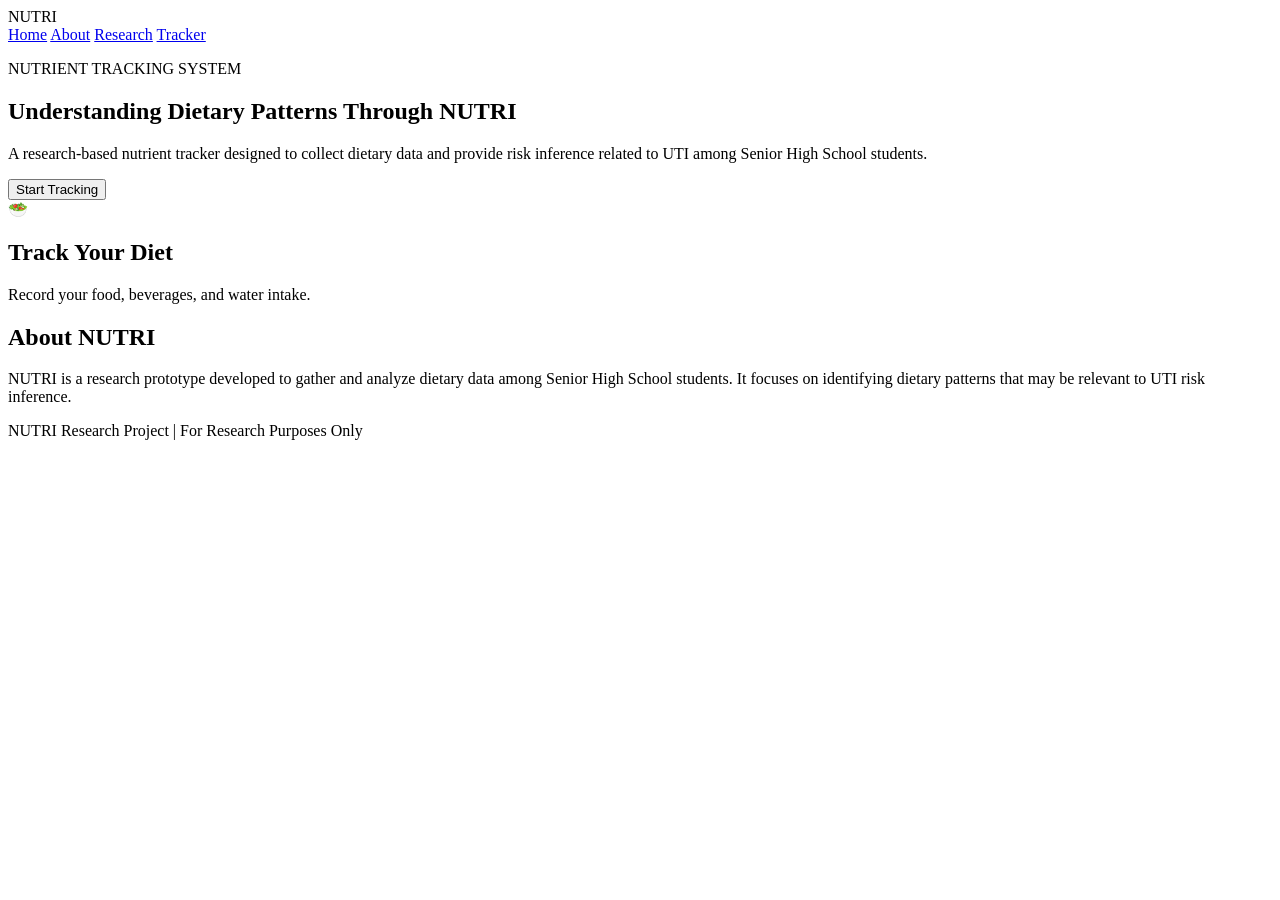
==== commit 463e3171: "Update index.html" ====
--- a/index.html
+++ b/index.html
@@ -1,115 +1,86 @@
-
 <!DOCTYPE html>
-<html lang="en">
+<html>
 <head>
-    <meta charset="UTF-8">
-    <meta name="viewport" content="width=device-width, initial-scale=1.0">
-
-    <title>NUTRI | Nutrient Tracker for UTI Risk Inference</title>
-
-    <meta name="description" content="NUTRI is a nutrient tracking research prototype for recording dietary and water-intake data among Senior High School students.">
-    <meta name="keywords" content="NUTRI, nutrient tracker, dietary tracker, water intake, UTI research, Senior High School students, Philippines">
-    <meta name="author" content="NUTRI Research Team">
-    <meta name="robots" content="index, follow">
-    <meta name="theme-color" content="#23865a">
-
-    <meta property="og:title" content="NUTRI | Nutrient Tracker">
-    <meta property="og:description" content="A research prototype for recording dietary and water-intake data among Senior High School students.">
-    <meta property="og:type" content="website">
-    <meta property="og:url" content="https://6cvvy6n7wb-debug.github.io/NUTRI/">
-
-    <link rel="canonical" href="https://6cvvy6n7wb-debug.github.io/NUTRI/">
+    <title>NUTRI - Nutrient Tracker</title>
+    <base href="https://www.NUTRI.com/" target="_blank">
     <link rel="stylesheet" href="style.css">
-
-    <script type="application/ld+json">
-    {
-        "@context": "https://schema.org",
-        "@type": "WebSite",
-        "name": "NUTRI",
-        "alternateName": "Nutrient Tracker",
-        "url": "https://6cvvy6n7wb-debug.github.io/NUTRI/",
-        "description": "A research prototype for recording dietary and water-intake data among Senior High School students.",
-        "inLanguage": "en"
-    }
-    </script>
 </head>
 
 <body>
+
     <nav>
-        <a class="logo" href="index.html">NUTRI</a>
+        <div class="logo">NUTRI</div>
 
         <div class="nav-links">
-            <a href="index.html">Home</a>
-            <a href="#about">About</a>
-            <a href="tracker.html#research-dashboard">Research</a>
-            <a href="tracker.html">Tracker</a>
+            <a href="#">Home</a>
+            <a href="#">About</a>
+            <a href="#">Research</a>
+            <a href="#">Tracker</a>
         </div>
     </nav>
 
+
     <section class="hero">
+
         <div class="hero-text">
+
             <p class="small-title">NUTRIENT TRACKING SYSTEM</p>
 
             <h1>
-                Track Your
-                <span>Nutrition.</span>
-                Understand Your Data.
+                Understanding Dietary Patterns
+                Through <span>NUTRI</span>
             </h1>
 
             <p>
-                NUTRI is a nutrient tracking research prototype designed
-                to collect and organize dietary and water-intake data
-                among Senior High School students.
+                A research-based nutrient tracker designed
+                to collect dietary data and provide risk
+                inference related to UTI among Senior High
+                School students.
             </p>
 
-            <button type="button"
-                onclick="window.location.href='./tracker.html';">
-                Start Tracking
-            </button>
+            <button>Start Tracking</button>
+
         </div>
 
+
         <div class="hero-card">
+
             <div class="card-icon">🥗</div>
-            <h2>Better Data</h2>
+
+            <h2>Track Your Diet</h2>
+
             <p>
-                Record food, beverages, meals, and water intake
-                in one organized research system.
+                Record your food, beverages,
+                and water intake.
             </p>
+
         </div>
+
     </section>
 
-    <section class="about" id="about">
+
+    <section class="about">
+
         <h2>About NUTRI</h2>
 
         <p>
-            NUTRI stands for Nutrient Tracker. It is a research prototype
-            developed to collect and organize dietary and water-intake
-            information among Senior High School students. The system
-            summarizes recorded data and generates an experimental
-            risk-inference score. Its output is not a medical diagnosis,
-            and its scoring method has not been clinically validated.
+            NUTRI is a research prototype developed to
+            gather and analyze dietary data among Senior
+            High School students. It focuses on identifying
+            dietary patterns that may be relevant to UTI
+            risk inference.
         </p>
+
     </section>
 
-    <section class="about" id="research">
-        <h2>About the Research</h2>
+
+    <footer>
 
         <p>
-            This project explores how a nutrient tracking system can
-            organize dietary and water-intake data for research purposes.
-            The results should be interpreted cautiously and must not
-            be used to diagnose or predict a urinary tract infection.
-            Consult a qualified health professional for medical concerns.
+            NUTRI Research Project | For Research Purposes Only
         </p>
 
-        <button type="button"
-            onclick="window.location.href='./tracker.html#research-dashboard';">
-            View Research Dashboard
-        </button>
-    </section>
+    </footer>
 
-    <footer>
-        <p>© 2026 NUTRI Research Prototype</p>
-    </footer>
 </body>
 </html>
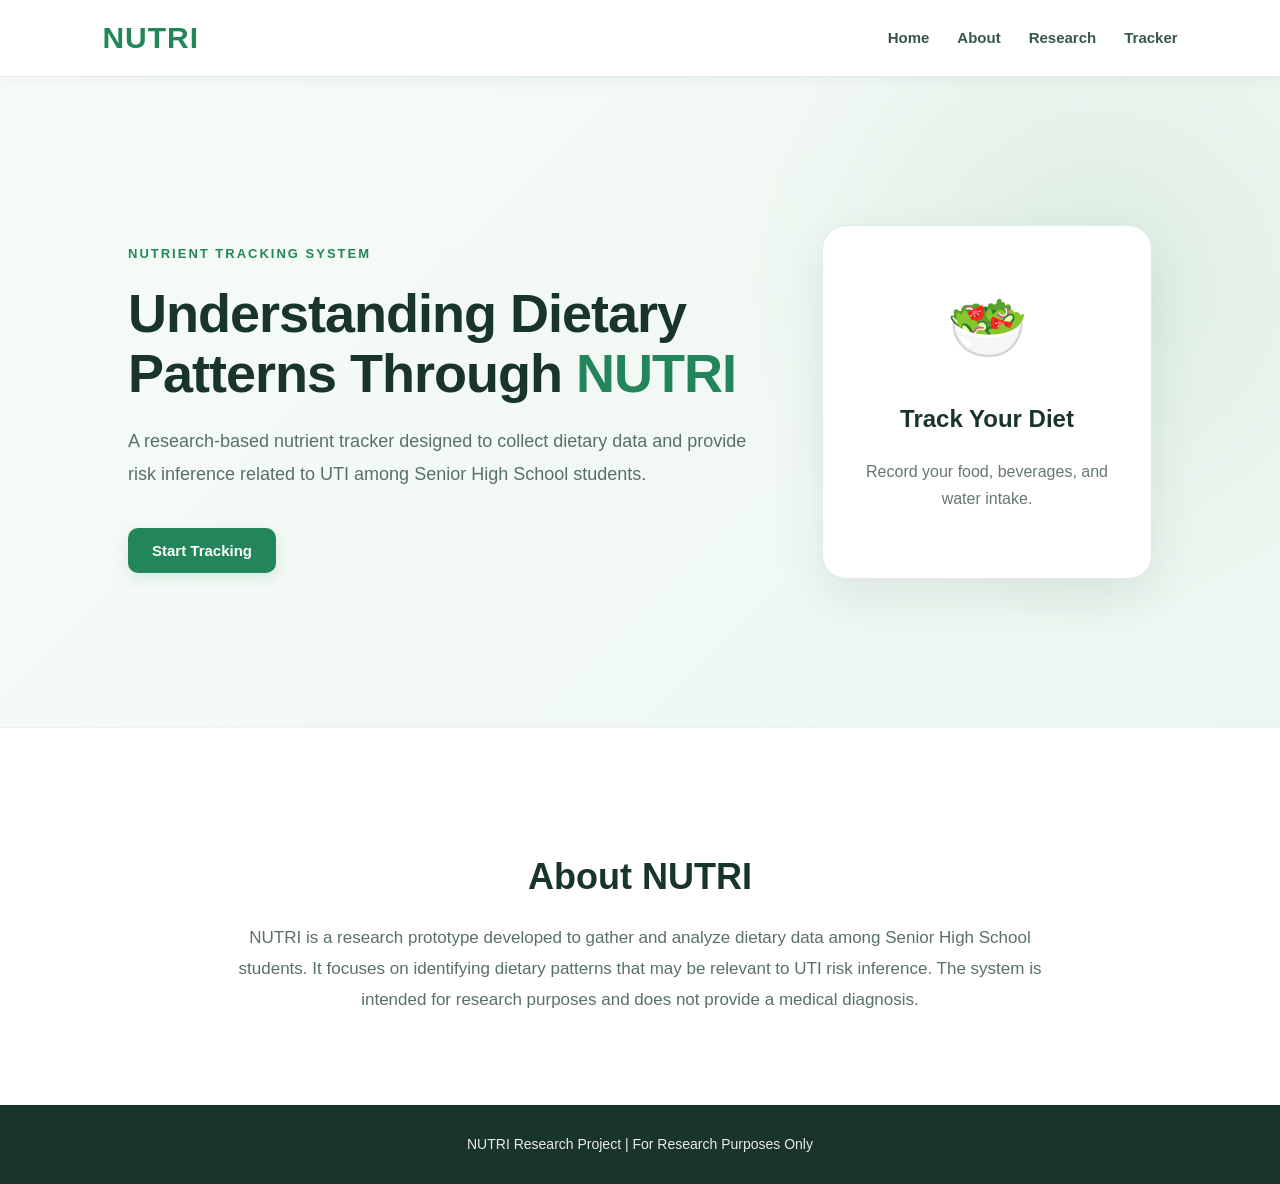
==== commit e1c6e79f: "Update index.html" ====
--- a/index.html
+++ b/index.html
@@ -1,9 +1,17 @@
+
 <!DOCTYPE html>
-<html>
+<html lang="en">
 <head>
+    <meta charset="UTF-8">
+    <meta name="viewport" content="width=device-width, initial-scale=1.0">
+
     <title>NUTRI - Nutrient Tracker</title>
-    <base href="https://www.NUTRI.com/" target="_blank">
-    <link rel="stylesheet" href="style.css">
+
+    <meta name="description" content="NUTRI is a research prototype designed to collect dietary and water-intake data for UTI risk inference among Senior High School students.">
+    <meta name="theme-color" content="#23865a">
+
+    <!-- Load the existing stylesheet from this GitHub Pages site -->
+    <link rel="stylesheet" href="./style.css">
 </head>
 
 <body>
@@ -12,16 +20,14 @@
         <div class="logo">NUTRI</div>
 
         <div class="nav-links">
-            <a href="#">Home</a>
-            <a href="#">About</a>
-            <a href="#">Research</a>
-            <a href="#">Tracker</a>
+            <a href="./index.html">Home</a>
+            <a href="#about">About</a>
+            <a href="./tracker.html">Research</a>
+            <a href="./tracker.html">Tracker</a>
         </div>
     </nav>
 
-
     <section class="hero">
-
         <div class="hero-text">
 
             <p class="small-title">NUTRIENT TRACKING SYSTEM</p>
@@ -38,10 +44,14 @@
                 School students.
             </p>
 
-            <button>Start Tracking</button>
+            <button
+                type="button"
+                onclick="window.location.href='./tracker.html';"
+            >
+                Start Tracking
+            </button>
 
         </div>
-
 
         <div class="hero-card">
 
@@ -55,11 +65,9 @@
             </p>
 
         </div>
-
     </section>
 
-
-    <section class="about">
+    <section class="about" id="about">
 
         <h2>About NUTRI</h2>
 
@@ -68,18 +76,17 @@
             gather and analyze dietary data among Senior
             High School students. It focuses on identifying
             dietary patterns that may be relevant to UTI
-            risk inference.
+            risk inference. The system is intended for
+            research purposes and does not provide a
+            medical diagnosis.
         </p>
 
     </section>
 
-
     <footer>
-
         <p>
             NUTRI Research Project | For Research Purposes Only
         </p>
-
     </footer>
 
 </body>
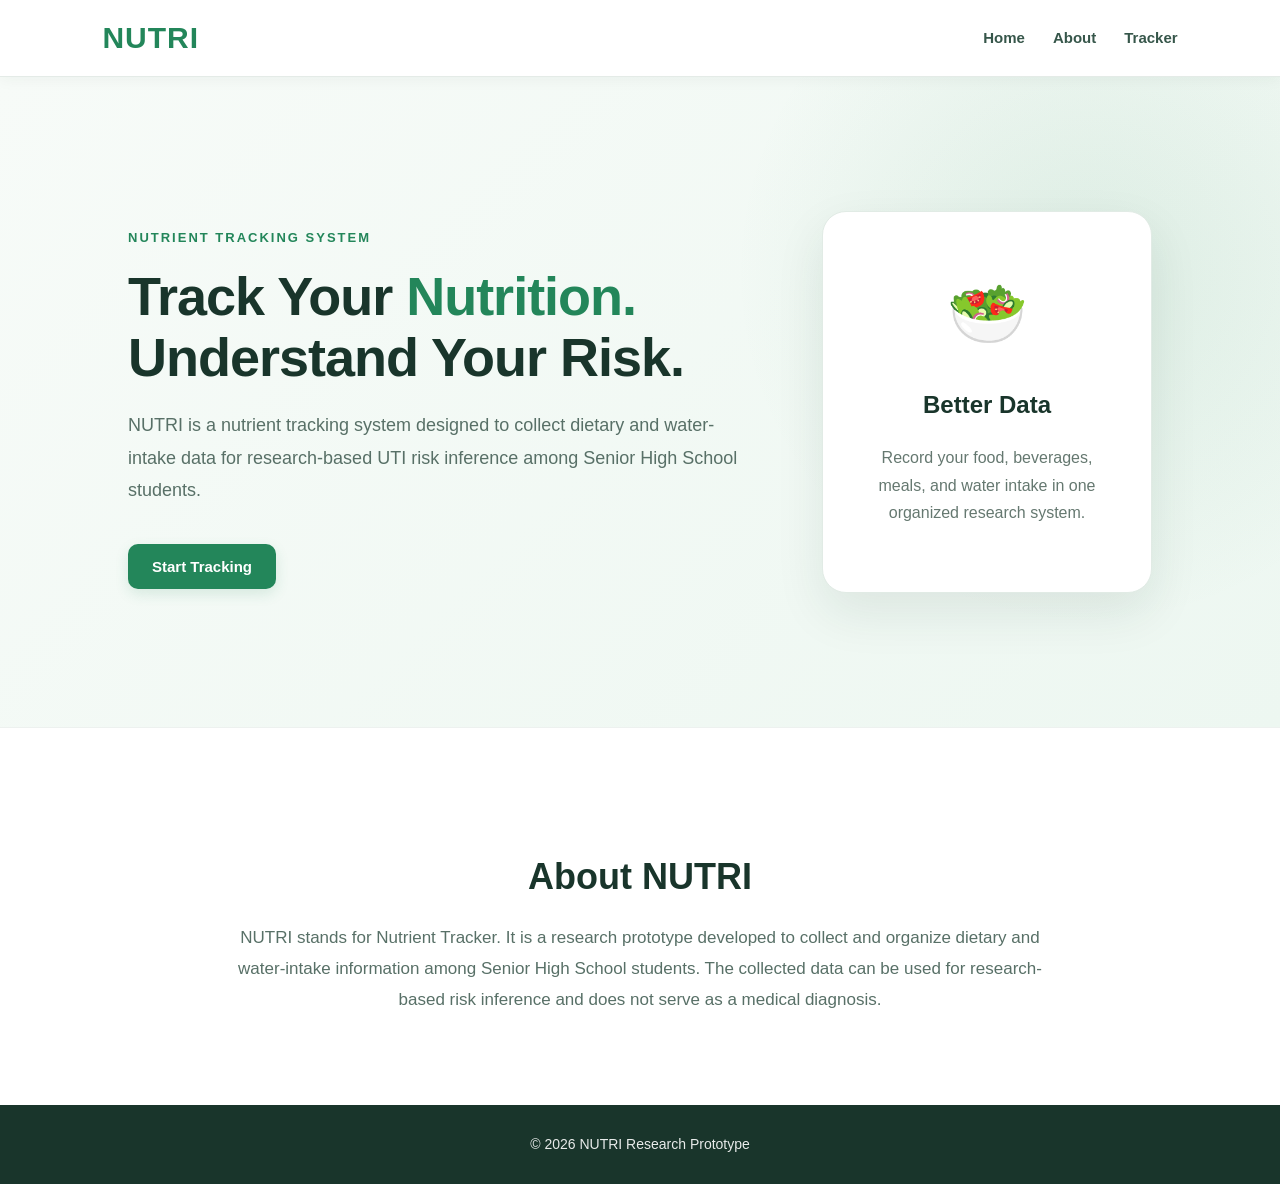
==== commit 3ee00d40: "Update index.html" ====
--- a/index.html
+++ b/index.html
@@ -1,47 +1,101 @@
 
 <!DOCTYPE html>
 <html lang="en">
+
 <head>
     <meta charset="UTF-8">
     <meta name="viewport" content="width=device-width, initial-scale=1.0">
 
-    <title>NUTRI - Nutrient Tracker</title>
+    <title>NUTRI | Nutrient Tracker for UTI Risk Inference</title>
 
-    <meta name="description" content="NUTRI is a research prototype designed to collect dietary and water-intake data for UTI risk inference among Senior High School students.">
+    <meta
+        name="description"
+        content="NUTRI is a nutrient tracking system designed to collect dietary and water-intake data for research-based UTI risk inference among Senior High School students."
+    >
+
+    <meta
+        name="keywords"
+        content="NUTRI, nutrient tracker, UTI risk inference, dietary tracker, water intake, Senior High School students, research, Philippines"
+    >
+
+    <meta name="author" content="NUTRI Research Team">
+    <meta name="robots" content="index, follow">
     <meta name="theme-color" content="#23865a">
 
-    <!-- Load the existing stylesheet from this GitHub Pages site -->
-    <link rel="stylesheet" href="./style.css">
+    <meta
+        property="og:title"
+        content="NUTRI | Nutrient Tracker"
+    >
+
+    <meta
+        property="og:description"
+        content="A nutrient tracking system for dietary and water-intake data and research-based UTI risk inference among Senior High School students."
+    >
+
+    <meta property="og:type" content="website">
+
+    <meta
+        property="og:url"
+        content="https://6cvvy6n7wb-debug.github.io/NUTRI/"
+    >
+
+    <link
+        rel="canonical"
+        href="https://6cvvy6n7wb-debug.github.io/NUTRI/"
+    >
+
+    <!-- IMPORTANT: Load the existing CSS directly -->
+    <link
+        rel="stylesheet"
+        href="https://6cvvy6n7wb-debug.github.io/NUTRI/style.css"
+    >
+
 </head>
 
 <body>
 
     <nav>
-        <div class="logo">NUTRI</div>
+
+        <div class="logo">
+            NUTRI
+        </div>
 
         <div class="nav-links">
-            <a href="./index.html">Home</a>
-            <a href="#about">About</a>
-            <a href="./tracker.html">Research</a>
-            <a href="./tracker.html">Tracker</a>
+
+            <a href="./index.html">
+                Home
+            </a>
+
+            <a href="#about">
+                About
+            </a>
+
+            <a href="./tracker.html">
+                Tracker
+            </a>
+
         </div>
+
     </nav>
 
     <section class="hero">
+
         <div class="hero-text">
 
-            <p class="small-title">NUTRIENT TRACKING SYSTEM</p>
+            <p class="small-title">
+                NUTRIENT TRACKING SYSTEM
+            </p>
 
             <h1>
-                Understanding Dietary Patterns
-                Through <span>NUTRI</span>
+                Track Your
+                <span>Nutrition.</span>
+                Understand Your Risk.
             </h1>
 
             <p>
-                A research-based nutrient tracker designed
-                to collect dietary data and provide risk
-                inference related to UTI among Senior High
-                School students.
+                NUTRI is a nutrient tracking system designed to collect
+                dietary and water-intake data for research-based UTI risk
+                inference among Senior High School students.
             </p>
 
             <button
@@ -55,39 +109,47 @@
 
         <div class="hero-card">
 
-            <div class="card-icon">🥗</div>
+            <div class="card-icon">
+                🥗
+            </div>
 
-            <h2>Track Your Diet</h2>
+            <h2>
+                Better Data
+            </h2>
 
             <p>
-                Record your food, beverages,
-                and water intake.
+                Record your food, beverages, meals, and water intake
+                in one organized research system.
             </p>
 
         </div>
+
     </section>
 
     <section class="about" id="about">
 
-        <h2>About NUTRI</h2>
+        <h2>
+            About NUTRI
+        </h2>
 
         <p>
-            NUTRI is a research prototype developed to
-            gather and analyze dietary data among Senior
-            High School students. It focuses on identifying
-            dietary patterns that may be relevant to UTI
-            risk inference. The system is intended for
-            research purposes and does not provide a
-            medical diagnosis.
+            NUTRI stands for Nutrient Tracker. It is a research prototype
+            developed to collect and organize dietary and water-intake
+            information among Senior High School students. The collected
+            data can be used for research-based risk inference and does
+            not serve as a medical diagnosis.
         </p>
 
     </section>
 
     <footer>
+
         <p>
-            NUTRI Research Project | For Research Purposes Only
+            © 2026 NUTRI Research Prototype
         </p>
+
     </footer>
 
 </body>
+
 </html>
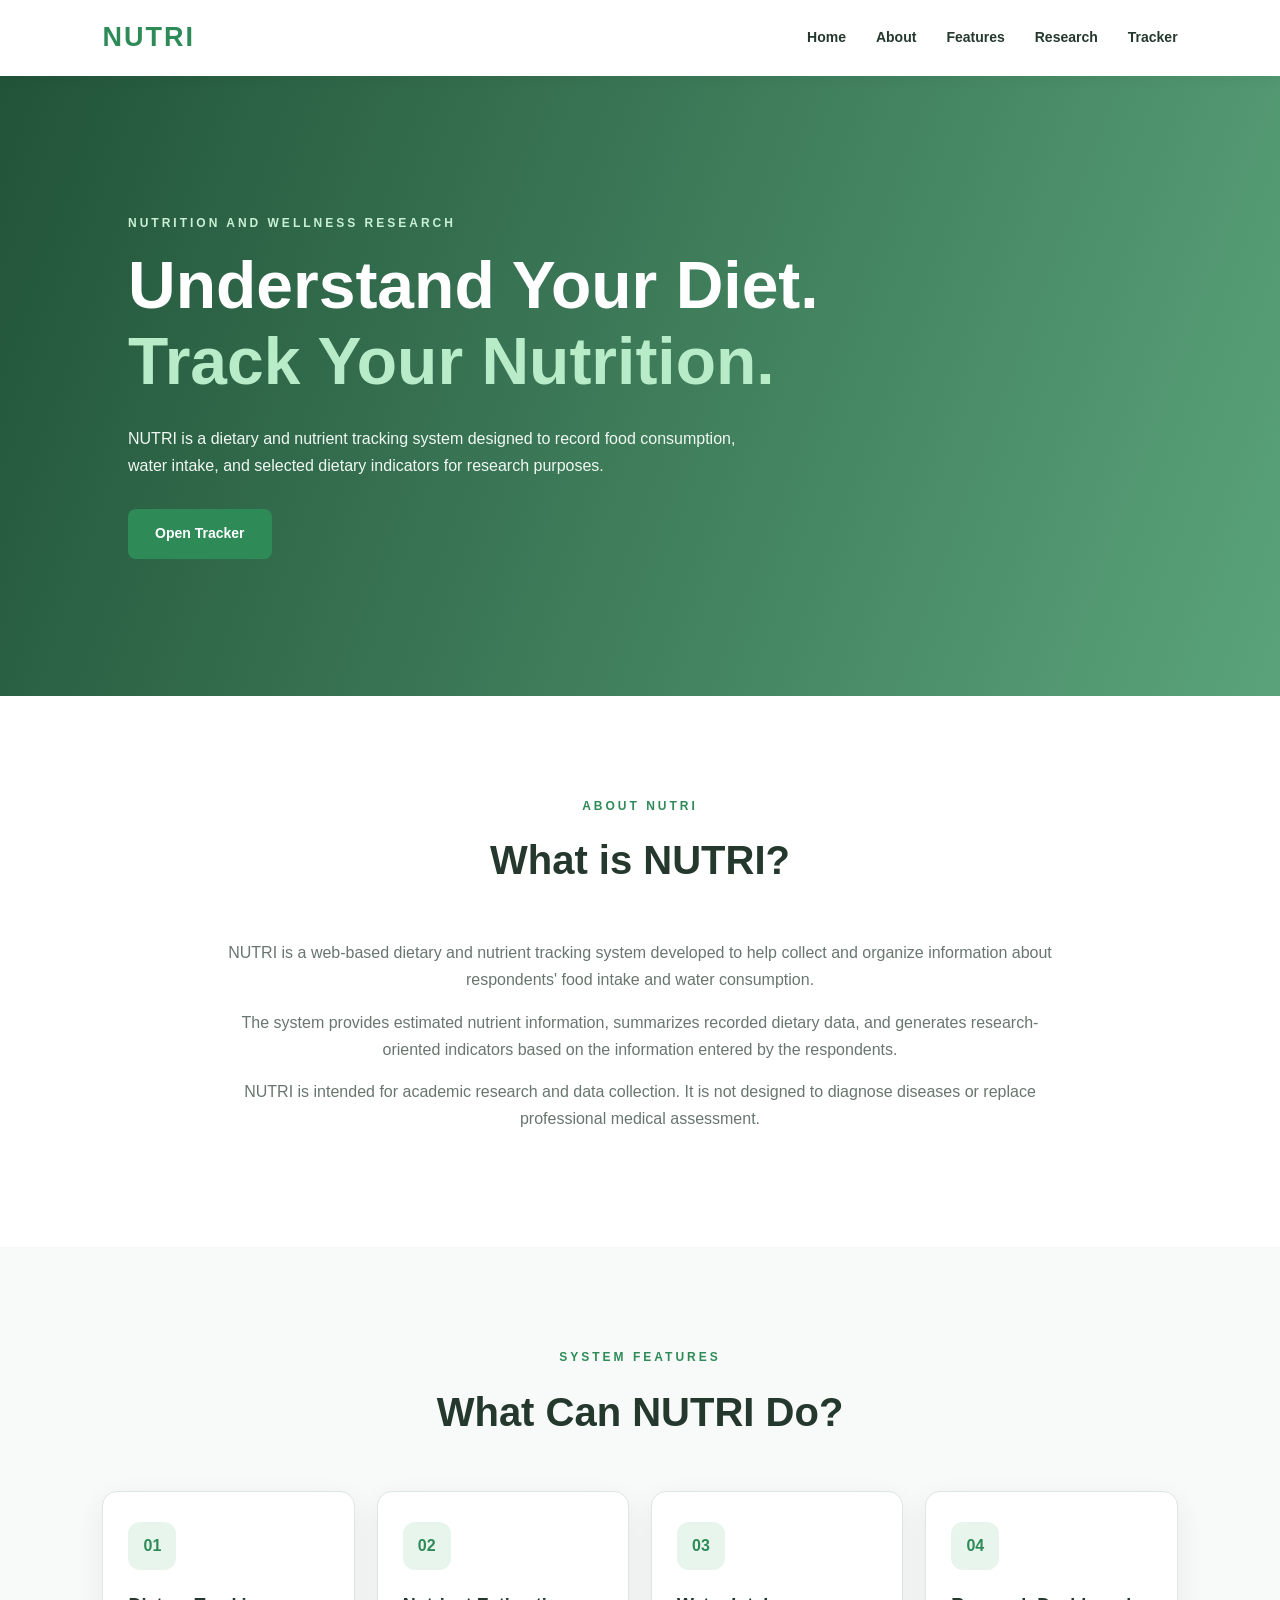
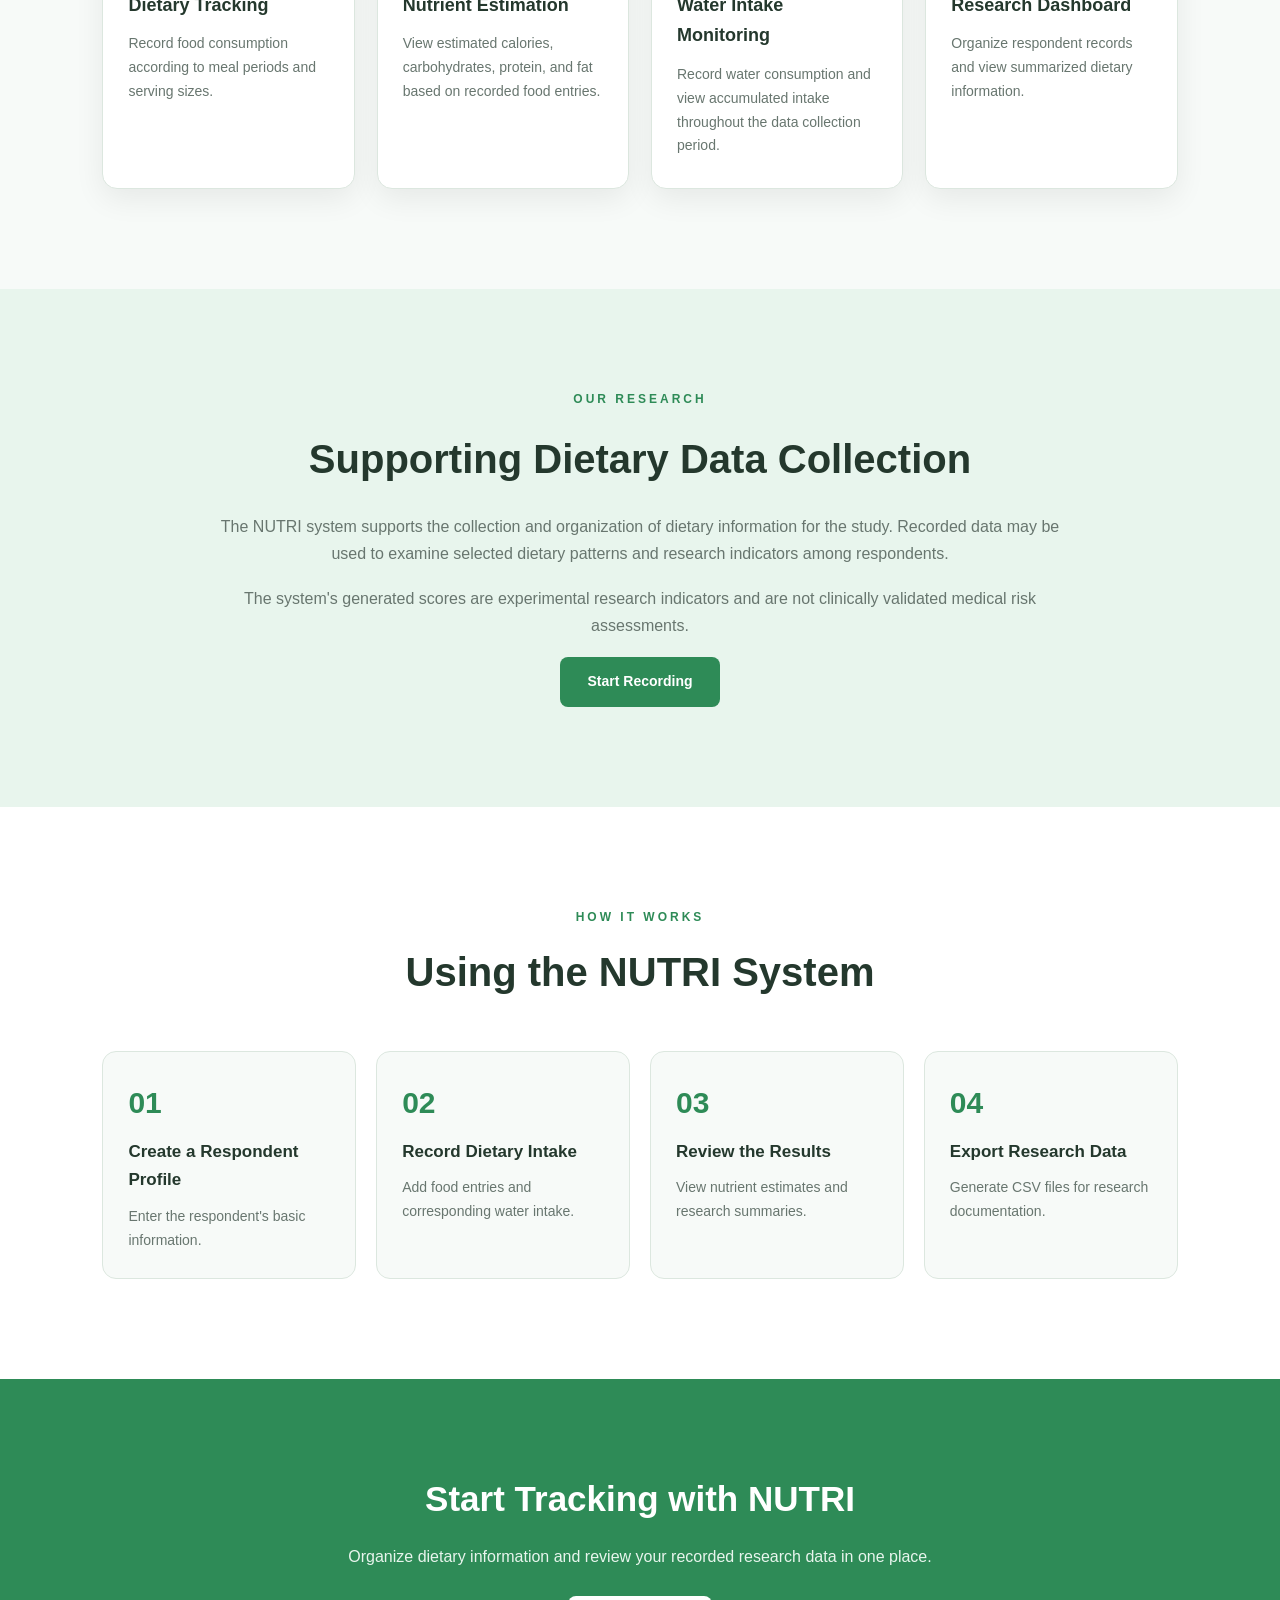
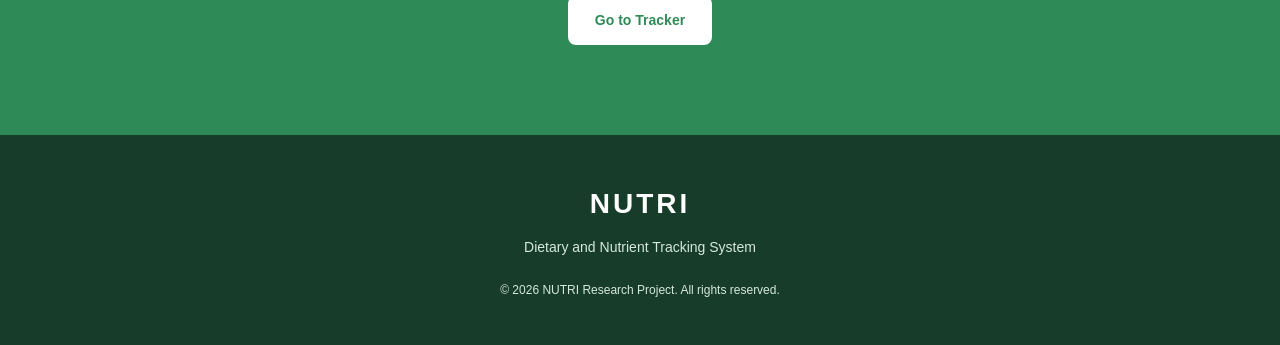
==== commit b2a39440: "index.html" ====
--- a/index.html
+++ b/index.html
@@ -1,155 +1,197 @@
-
 <!DOCTYPE html>
 <html lang="en">
-
 <head>
     <meta charset="UTF-8">
     <meta name="viewport" content="width=device-width, initial-scale=1.0">
-
-    <title>NUTRI | Nutrient Tracker for UTI Risk Inference</title>
-
-    <meta
-        name="description"
-        content="NUTRI is a nutrient tracking system designed to collect dietary and water-intake data for research-based UTI risk inference among Senior High School students."
-    >
-
-    <meta
-        name="keywords"
-        content="NUTRI, nutrient tracker, UTI risk inference, dietary tracker, water intake, Senior High School students, research, Philippines"
-    >
-
-    <meta name="author" content="NUTRI Research Team">
-    <meta name="robots" content="index, follow">
-    <meta name="theme-color" content="#23865a">
-
-    <meta
-        property="og:title"
-        content="NUTRI | Nutrient Tracker"
-    >
-
-    <meta
-        property="og:description"
-        content="A nutrient tracking system for dietary and water-intake data and research-based UTI risk inference among Senior High School students."
-    >
-
-    <meta property="og:type" content="website">
-
-    <meta
-        property="og:url"
-        content="https://6cvvy6n7wb-debug.github.io/NUTRI/"
-    >
-
-    <link
-        rel="canonical"
-        href="https://6cvvy6n7wb-debug.github.io/NUTRI/"
-    >
-
-    <!-- IMPORTANT: Load the existing CSS directly -->
-    <link
-        rel="stylesheet"
-        href="https://6cvvy6n7wb-debug.github.io/NUTRI/style.css"
-    >
-
+    <title>NUTRI - Nutrient Tracker</title>
+    <link rel="stylesheet" href="style.css">
 </head>
-
 <body>
 
-    <nav>
-
-        <div class="logo">
-            NUTRI
-        </div>
+    <nav class="navbar">
+        <a href="index.html" class="logo">NUTRI</a>
 
         <div class="nav-links">
-
-            <a href="./index.html">
-                Home
-            </a>
-
-            <a href="#about">
-                About
-            </a>
-
-            <a href="./tracker.html">
-                Tracker
-            </a>
-
+            <a href="#home">Home</a>
+            <a href="#about">About</a>
+            <a href="#features">Features</a>
+            <a href="#research">Research</a>
+            <a href="tracker.html">Tracker</a>
         </div>
-
     </nav>
 
-    <section class="hero">
-
-        <div class="hero-text">
-
-            <p class="small-title">
-                NUTRIENT TRACKING SYSTEM
-            </p>
+    <header class="hero" id="home">
+        <div class="hero-content">
+            <p class="small-title">NUTRITION AND WELLNESS RESEARCH</p>
 
             <h1>
-                Track Your
-                <span>Nutrition.</span>
-                Understand Your Risk.
+                Understand Your Diet.
+                <span>Track Your Nutrition.</span>
             </h1>
 
             <p>
-                NUTRI is a nutrient tracking system designed to collect
-                dietary and water-intake data for research-based UTI risk
-                inference among Senior High School students.
+                NUTRI is a dietary and nutrient tracking system designed
+                to record food consumption, water intake, and selected
+                dietary indicators for research purposes.
             </p>
 
-            <button
-                type="button"
-                onclick="window.location.href='./tracker.html';"
-            >
-                Start Tracking
-            </button>
+            <a href="tracker.html" class="primary-button">
+                Open Tracker
+            </a>
+        </div>
+    </header>
+
+    <section class="about-section" id="about">
+        <div class="section-heading">
+            <p class="small-title">ABOUT NUTRI</p>
+            <h2>What is NUTRI?</h2>
+        </div>
+
+        <p>
+            NUTRI is a web-based dietary and nutrient tracking system
+            developed to help collect and organize information about
+            respondents' food intake and water consumption.
+        </p>
+
+        <p>
+            The system provides estimated nutrient information,
+            summarizes recorded dietary data, and generates
+            research-oriented indicators based on the information
+            entered by the respondents.
+        </p>
+
+        <p>
+            NUTRI is intended for academic research and data collection.
+            It is not designed to diagnose diseases or replace
+            professional medical assessment.
+        </p>
+    </section>
+
+    <section class="features-section" id="features">
+        <div class="section-heading">
+            <p class="small-title">SYSTEM FEATURES</p>
+            <h2>What Can NUTRI Do?</h2>
+        </div>
+
+        <div class="features-grid">
+
+            <article class="feature-card">
+                <div class="feature-icon">01</div>
+                <h3>Dietary Tracking</h3>
+                <p>
+                    Record food consumption according to meal periods
+                    and serving sizes.
+                </p>
+            </article>
+
+            <article class="feature-card">
+                <div class="feature-icon">02</div>
+                <h3>Nutrient Estimation</h3>
+                <p>
+                    View estimated calories, carbohydrates, protein,
+                    and fat based on recorded food entries.
+                </p>
+            </article>
+
+            <article class="feature-card">
+                <div class="feature-icon">03</div>
+                <h3>Water Intake Monitoring</h3>
+                <p>
+                    Record water consumption and view accumulated
+                    intake throughout the data collection period.
+                </p>
+            </article>
+
+            <article class="feature-card">
+                <div class="feature-icon">04</div>
+                <h3>Research Dashboard</h3>
+                <p>
+                    Organize respondent records and view summarized
+                    dietary information.
+                </p>
+            </article>
 
         </div>
+    </section>
 
-        <div class="hero-card">
+    <section class="research-section" id="research">
+        <div class="research-content">
+            <p class="small-title">OUR RESEARCH</p>
 
-            <div class="card-icon">
-                🥗
+            <h2>Supporting Dietary Data Collection</h2>
+
+            <p>
+                The NUTRI system supports the collection and organization
+                of dietary information for the study. Recorded data may
+                be used to examine selected dietary patterns and
+                research indicators among respondents.
+            </p>
+
+            <p>
+                The system's generated scores are experimental
+                research indicators and are not clinically validated
+                medical risk assessments.
+            </p>
+
+            <a href="tracker.html" class="primary-button">
+                Start Recording
+            </a>
+        </div>
+    </section>
+
+    <section class="how-section">
+        <div class="section-heading">
+            <p class="small-title">HOW IT WORKS</p>
+            <h2>Using the NUTRI System</h2>
+        </div>
+
+        <div class="steps-grid">
+            <div class="step-card">
+                <span>01</span>
+                <h3>Create a Respondent Profile</h3>
+                <p>Enter the respondent's basic information.</p>
             </div>
 
-            <h2>
-                Better Data
-            </h2>
+            <div class="step-card">
+                <span>02</span>
+                <h3>Record Dietary Intake</h3>
+                <p>Add food entries and corresponding water intake.</p>
+            </div>
 
-            <p>
-                Record your food, beverages, meals, and water intake
-                in one organized research system.
-            </p>
+            <div class="step-card">
+                <span>03</span>
+                <h3>Review the Results</h3>
+                <p>View nutrient estimates and research summaries.</p>
+            </div>
 
+            <div class="step-card">
+                <span>04</span>
+                <h3>Export Research Data</h3>
+                <p>Generate CSV files for research documentation.</p>
+            </div>
         </div>
-
     </section>
 
-    <section class="about" id="about">
-
-        <h2>
-            About NUTRI
-        </h2>
-
+    <section class="tracker-callout">
+        <h2>Start Tracking with NUTRI</h2>
         <p>
-            NUTRI stands for Nutrient Tracker. It is a research prototype
-            developed to collect and organize dietary and water-intake
-            information among Senior High School students. The collected
-            data can be used for research-based risk inference and does
-            not serve as a medical diagnosis.
+            Organize dietary information and review your recorded
+            research data in one place.
         </p>
 
+        <a href="tracker.html" class="primary-button">
+            Go to Tracker
+        </a>
     </section>
 
-    <footer>
-
-        <p>
-            © 2026 NUTRI Research Prototype
+    <footer class="footer">
+        <h2>NUTRI</h2>
+        <p>Dietary and Nutrient Tracking System</p>
+        <p class="copyright">
+            © 2026 NUTRI Research Project. All rights reserved.
         </p>
-
     </footer>
 
+    <script src="script.js"></script>
 </body>
-
 </html>
--- a/style.css
+++ b/style.css
@@ -0,0 +1,958 @@
+/* =====================================
+   NUTRI - MAIN STYLESHEET
+   File: style.css
+===================================== */
+
+/* GLOBAL SETTINGS */
+
+:root {
+    --primary: #2e8b57;
+    --primary-dark: #1f6840;
+    --primary-light: #e8f5ed;
+    --secondary: #d9eadf;
+    --background: #f7faf8;
+    --white: #ffffff;
+    --text: #24382d;
+    --muted: #68766f;
+    --border: #dce7df;
+    --danger: #b23b3b;
+    --shadow: 0 10px 30px rgba(0, 0, 0, 0.07);
+}
+
+* {
+    margin: 0;
+    padding: 0;
+    box-sizing: border-box;
+}
+
+html {
+    scroll-behavior: smooth;
+    scroll-padding-top: 90px;
+}
+
+body {
+    font-family: Arial, Helvetica, sans-serif;
+    background: var(--background);
+    color: var(--text);
+    line-height: 1.7;
+}
+
+a {
+    text-decoration: none;
+    color: inherit;
+}
+
+button,
+input,
+select,
+textarea {
+    font: inherit;
+}
+
+button {
+    cursor: pointer;
+}
+
+img {
+    max-width: 100%;
+    display: block;
+}
+
+
+/* =====================================
+   NAVIGATION
+===================================== */
+
+.navbar {
+    width: 100%;
+    min-height: 75px;
+    padding: 15px 8%;
+    display: flex;
+    align-items: center;
+    justify-content: space-between;
+    background: var(--white);
+    position: sticky;
+    top: 0;
+    z-index: 1000;
+    box-shadow: 0 3px 15px rgba(0, 0, 0, 0.04);
+    transition: 0.3s ease;
+}
+
+.navbar.scrolled {
+    box-shadow: 0 5px 20px rgba(0, 0, 0, 0.1);
+}
+
+.logo {
+    font-size: 27px;
+    font-weight: 800;
+    color: var(--primary);
+    letter-spacing: 2px;
+}
+
+.nav-links {
+    display: flex;
+    align-items: center;
+    gap: 30px;
+}
+
+.nav-links a {
+    font-size: 14px;
+    font-weight: 600;
+    color: var(--text);
+    transition: 0.3s;
+}
+
+.nav-links a:hover {
+    color: var(--primary);
+}
+
+.menu-toggle {
+    display: none;
+    border: none;
+    background: transparent;
+    color: var(--primary);
+    font-size: 25px;
+}
+
+
+/* =====================================
+   BUTTONS
+===================================== */
+
+.primary-button {
+    display: inline-block;
+    padding: 13px 27px;
+    background: var(--primary);
+    color: var(--white);
+    border-radius: 8px;
+    font-size: 14px;
+    font-weight: 700;
+    transition: 0.3s ease;
+    border: none;
+}
+
+.primary-button:hover {
+    background: var(--primary-dark);
+    transform: translateY(-3px);
+}
+
+
+/* =====================================
+   HERO SECTION
+===================================== */
+
+.hero {
+    min-height: 620px;
+    padding: 100px 10%;
+    display: flex;
+    align-items: center;
+    background:
+        linear-gradient(
+            110deg,
+            rgba(20, 73, 45, 0.94),
+            rgba(46, 139, 87, 0.78)
+        ),
+        url("https://images.unsplash.com/photo-1490645935967-10de6ba17061?auto=format&fit=crop&w=1800&q=85");
+
+    background-size: cover;
+    background-position: center;
+    color: var(--white);
+}
+
+.hero-content {
+    max-width: 720px;
+}
+
+.small-title {
+    color: var(--primary);
+    font-size: 12px;
+    font-weight: 800;
+    letter-spacing: 3px;
+    margin-bottom: 15px;
+}
+
+.hero .small-title {
+    color: #c8f0d4;
+}
+
+.hero h1 {
+    font-size: clamp(38px, 6vw, 66px);
+    line-height: 1.15;
+    margin-bottom: 25px;
+    font-weight: 800;
+}
+
+.hero h1 span {
+    display: block;
+    color: #b8ebc8;
+}
+
+.hero p:not(.small-title) {
+    max-width: 620px;
+    margin-bottom: 30px;
+    font-size: 16px;
+    color: #f0f8f2;
+}
+
+
+/* =====================================
+   SECTION HEADINGS
+===================================== */
+
+.section-heading {
+    text-align: center;
+    margin-bottom: 45px;
+}
+
+.section-heading h2 {
+    font-size: clamp(28px, 4vw, 40px);
+    color: var(--text);
+}
+
+.section-heading p {
+    margin-bottom: 10px;
+}
+
+
+/* =====================================
+   ABOUT SECTION
+===================================== */
+
+.about-section {
+    padding: 100px 12%;
+    text-align: center;
+    background: var(--white);
+}
+
+.about-section p:not(.small-title) {
+    max-width: 850px;
+    margin: 15px auto;
+    color: var(--muted);
+    font-size: 16px;
+}
+
+
+/* =====================================
+   FEATURES SECTION
+===================================== */
+
+.features-section {
+    padding: 100px 8%;
+    background: var(--background);
+}
+
+.features-grid {
+    display: grid;
+    grid-template-columns: repeat(4, 1fr);
+    gap: 22px;
+}
+
+.feature-card {
+    background: var(--white);
+    padding: 30px 25px;
+    border-radius: 15px;
+    box-shadow: var(--shadow);
+    transition: 0.3s ease;
+    border: 1px solid var(--border);
+}
+
+.feature-card:hover {
+    transform: translateY(-8px);
+    border-color: var(--primary);
+}
+
+.feature-icon {
+    width: 48px;
+    height: 48px;
+    border-radius: 12px;
+    background: var(--primary-light);
+    color: var(--primary);
+    display: flex;
+    align-items: center;
+    justify-content: center;
+    font-weight: 800;
+    margin-bottom: 20px;
+}
+
+.feature-card h3 {
+    font-size: 18px;
+    margin-bottom: 12px;
+}
+
+.feature-card p {
+    font-size: 14px;
+    color: var(--muted);
+}
+
+
+/* =====================================
+   RESEARCH SECTION
+===================================== */
+
+.research-section {
+    padding: 100px 10%;
+    background: var(--primary-light);
+}
+
+.research-content {
+    max-width: 850px;
+    margin: auto;
+    text-align: center;
+}
+
+.research-content h2 {
+    font-size: clamp(28px, 4vw, 40px);
+    margin-bottom: 20px;
+}
+
+.research-content p:not(.small-title) {
+    color: var(--muted);
+    margin-bottom: 18px;
+}
+
+
+/* =====================================
+   HOW IT WORKS
+===================================== */
+
+.how-section {
+    padding: 100px 8%;
+    background: var(--white);
+}
+
+.steps-grid {
+    display: grid;
+    grid-template-columns: repeat(4, 1fr);
+    gap: 20px;
+}
+
+.step-card {
+    padding: 25px;
+    background: var(--background);
+    border-radius: 14px;
+    border: 1px solid var(--border);
+}
+
+.step-card span {
+    color: var(--primary);
+    font-size: 30px;
+    font-weight: 800;
+}
+
+.step-card h3 {
+    font-size: 17px;
+    margin: 10px 0;
+}
+
+.step-card p {
+    font-size: 14px;
+    color: var(--muted);
+}
+
+
+/* =====================================
+   TRACKER CALLOUT
+===================================== */
+
+.tracker-callout {
+    padding: 90px 10%;
+    text-align: center;
+    background: var(--primary);
+    color: var(--white);
+}
+
+.tracker-callout h2 {
+    font-size: 35px;
+    margin-bottom: 15px;
+}
+
+.tracker-callout p {
+    margin-bottom: 25px;
+    color: #e8f5ed;
+}
+
+.tracker-callout .primary-button {
+    background: var(--white);
+    color: var(--primary);
+}
+
+.tracker-callout .primary-button:hover {
+    background: var(--primary-light);
+}
+
+
+/* =====================================
+   FOOTER
+===================================== */
+
+.footer {
+    padding: 45px 10%;
+    background: #173c29;
+    color: var(--white);
+    text-align: center;
+}
+
+.footer h2 {
+    font-size: 28px;
+    letter-spacing: 3px;
+    margin-bottom: 8px;
+}
+
+.footer p {
+    color: #d5e8dc;
+    font-size: 14px;
+}
+
+.footer .copyright {
+    margin-top: 20px;
+    font-size: 12px;
+}
+
+
+/* =====================================
+   TRACKER PAGE
+===================================== */
+
+.tracker {
+    padding: 45px 5%;
+}
+
+.tracker > h1,
+.tracker > p {
+    max-width: 1000px;
+    margin-left: auto;
+    margin-right: auto;
+}
+
+.tracker > h1 {
+    font-size: 36px;
+    color: var(--text);
+}
+
+.tracker > p {
+    color: var(--muted);
+}
+
+
+/* FORMS */
+
+.tracker-form {
+    max-width: 1000px;
+    margin: 25px auto;
+    padding: 30px;
+    background: var(--white);
+    border-radius: 18px;
+    box-shadow: var(--shadow);
+    border: 1px solid var(--border);
+}
+
+.tracker-form h2 {
+    margin-bottom: 20px;
+    color: var(--primary-dark);
+}
+
+.tracker-form label {
+    display: block;
+    margin: 14px 0 6px;
+    font-size: 14px;
+    font-weight: 700;
+}
+
+.tracker-form input,
+.tracker-form select,
+.tracker-form textarea {
+    width: 100%;
+    padding: 12px 14px;
+    border: 1px solid var(--border);
+    border-radius: 9px;
+    background: var(--white);
+    color: var(--text);
+    outline: none;
+}
+
+.tracker-form input:focus,
+.tracker-form select:focus,
+.tracker-form textarea:focus {
+    border-color: var(--primary);
+    box-shadow: 0 0 0 3px rgba(46, 139, 87, 0.1);
+}
+
+.tracker-form button,
+.tracker button {
+    padding: 11px 18px;
+    border: none;
+    border-radius: 9px;
+    background: var(--primary);
+    color: var(--white);
+    font-weight: 700;
+    transition: 0.3s;
+}
+
+.tracker-form button:hover,
+.tracker button:hover {
+    background: var(--primary-dark);
+}
+
+.tracker .danger-button {
+    background: var(--danger);
+}
+
+.tracker .secondary-button {
+    background: #52665c;
+}
+
+
+/* TRACKER CONTENT BOXES */
+
+.entries,
+.summary,
+.database,
+.risk-section,
+.research-dashboard,
+.visualization-section,
+.meal-breakdown,
+.research-summary {
+    max-width: 1000px;
+    margin: 25px auto;
+    padding: 30px;
+    background: var(--white);
+    border-radius: 18px;
+    box-shadow: var(--shadow);
+    border: 1px solid var(--border);
+}
+
+.entries h2,
+.summary h2,
+.database h2,
+.risk-section h2,
+.research-dashboard h2,
+.visualization-section h2,
+.meal-breakdown h2,
+.research-summary h2 {
+    margin-bottom: 18px;
+    color: var(--primary-dark);
+}
+
+
+/* FOOD ENTRIES */
+
+.food-entry {
+    background: var(--primary-light);
+    padding: 18px;
+    border-radius: 12px;
+    margin: 12px 0;
+    border: 1px solid var(--border);
+}
+
+.food-entry button {
+    margin-top: 12px;
+}
+
+
+/* RISK SECTION */
+
+.risk-card {
+    background: var(--primary-light);
+    padding: 22px;
+    border-radius: 15px;
+}
+
+.risk-level {
+    font-size: 30px;
+    font-weight: 800;
+    margin: 12px 0;
+}
+
+.risk-badge {
+    display: inline-block;
+    padding: 8px 16px;
+    border-radius: 30px;
+    background: #dcefe2;
+    color: var(--primary-dark);
+    font-weight: 700;
+}
+
+.risk-factor {
+    background: var(--white);
+    border: 1px solid var(--border);
+    padding: 13px;
+    border-radius: 10px;
+    margin-top: 10px;
+}
+
+.progress-container {
+    width: 100%;
+    height: 22px;
+    background: #dce7df;
+    border-radius: 20px;
+    overflow: hidden;
+    margin: 12px 0 20px;
+}
+
+.progress-bar {
+    height: 100%;
+    width: 0;
+    background: var(--primary);
+    transition: width 0.3s ease;
+}
+
+
+/* DASHBOARD */
+
+.dashboard-grid {
+    display: grid;
+    grid-template-columns: repeat(4, 1fr);
+    gap: 15px;
+    margin: 20px 0;
+}
+
+.dashboard-card {
+    background: var(--primary-light);
+    padding: 20px;
+    border-radius: 14px;
+    text-align: center;
+}
+
+.dashboard-card h3 {
+    font-size: 27px;
+    color: var(--primary);
+    margin: 8px 0;
+}
+
+.dashboard-card p {
+    font-size: 13px;
+    color: var(--muted);
+}
+
+
+/* MEAL BREAKDOWN */
+
+.meal-grid {
+    display: grid;
+    grid-template-columns: repeat(2, 1fr);
+    gap: 15px;
+}
+
+.meal-card {
+    background: var(--primary-light);
+    padding: 20px;
+    border-radius: 14px;
+}
+
+.meal-card h3 {
+    color: var(--primary-dark);
+    margin-bottom: 10px;
+}
+
+
+/* RESPONDENT CARDS */
+
+.respondent-card {
+    padding: 20px;
+    margin-top: 15px;
+    border: 1px solid var(--border);
+    border-radius: 14px;
+    background: var(--background);
+}
+
+.respondent-card h3 {
+    color: var(--primary-dark);
+}
+
+.respondent-buttons {
+    display: flex;
+    flex-wrap: wrap;
+    gap: 10px;
+}
+
+
+/* TABLES */
+
+.research-dashboard-wrapper {
+    width: 100%;
+    overflow-x: auto;
+}
+
+.research-dashboard table,
+.research-summary table {
+    width: 100%;
+    border-collapse: collapse;
+    margin-top: 18px;
+    min-width: 550px;
+}
+
+.research-dashboard th,
+.research-dashboard td,
+.research-summary th,
+.research-summary td {
+    padding: 11px;
+    border: 1px solid var(--border);
+    text-align: left;
+    font-size: 13px;
+}
+
+.research-dashboard th,
+.research-summary th {
+    background: var(--primary-light);
+    color: var(--primary-dark);
+}
+
+
+/* VISUALIZATION */
+
+.visualization-grid {
+    display: grid;
+    grid-template-columns: repeat(2, 1fr);
+    gap: 18px;
+}
+
+.chart-card {
+    background: var(--background);
+    padding: 20px;
+    border: 1px solid var(--border);
+    border-radius: 15px;
+}
+
+.chart-card h3 {
+    color: var(--primary-dark);
+    margin-bottom: 15px;
+}
+
+.chart-container {
+    width: 100%;
+    min-height: 260px;
+    display: flex;
+    align-items: center;
+    justify-content: center;
+}
+
+.chart-container canvas {
+    max-width: 100%;
+    height: auto;
+}
+
+.chart-legend {
+    margin-top: 12px;
+}
+
+.legend-row {
+    display: flex;
+    justify-content: space-between;
+    padding: 8px 0;
+    border-bottom: 1px solid var(--border);
+}
+
+.visualization-summary {
+    background: var(--white);
+    padding: 18px;
+    border-radius: 12px;
+    border: 1px solid var(--border);
+}
+
+
+/* RESEARCH SUMMARY */
+
+.research-info {
+    display: grid;
+    grid-template-columns: repeat(2, 1fr);
+    gap: 15px;
+    padding: 18px;
+    background: var(--primary-light);
+    border-radius: 12px;
+}
+
+.research-summary h3 {
+    margin: 25px 0 12px;
+    color: var(--primary-dark);
+}
+
+.export-buttons {
+    display: flex;
+    flex-wrap: wrap;
+    gap: 10px;
+    margin-top: 20px;
+}
+
+
+/* HELPER TEXT */
+
+.no-data {
+    color: var(--muted);
+    font-size: 14px;
+}
+
+.chart-note {
+    color: var(--muted);
+    font-size: 12px;
+    margin-top: 10px;
+}
+
+
+/* =====================================
+   ANIMATIONS
+===================================== */
+
+.reveal {
+    opacity: 0;
+    transform: translateY(25px);
+    transition: opacity 0.7s ease, transform 0.7s ease;
+}
+
+.reveal.visible {
+    opacity: 1;
+    transform: translateY(0);
+}
+
+
+/* =====================================
+   RESPONSIVE DESIGN
+===================================== */
+
+@media (max-width: 1000px) {
+
+    .features-grid,
+    .steps-grid {
+        grid-template-columns: repeat(2, 1fr);
+    }
+
+    .navbar {
+        padding: 15px 5%;
+    }
+
+}
+
+@media (max-width: 768px) {
+
+    .navbar {
+        position: sticky;
+    }
+
+    .menu-toggle {
+        display: block;
+    }
+
+    .nav-links {
+        display: none;
+        position: absolute;
+        top: 75px;
+        left: 0;
+        width: 100%;
+        padding: 20px;
+        background: var(--white);
+        flex-direction: column;
+        align-items: flex-start;
+        gap: 18px;
+        box-shadow: var(--shadow);
+    }
+
+    .nav-links.active {
+        display: flex;
+    }
+
+    .hero {
+        min-height: 550px;
+        padding: 80px 7%;
+    }
+
+    .about-section,
+    .features-section,
+    .research-section,
+    .how-section {
+        padding: 70px 7%;
+    }
+
+    .dashboard-grid {
+        grid-template-columns: repeat(2, 1fr);
+    }
+
+    .visualization-grid,
+    .meal-grid {
+        grid-template-columns: 1fr;
+    }
+
+}
+
+@media (max-width: 500px) {
+
+    .features-grid,
+    .steps-grid,
+    .dashboard-grid,
+    .research-info {
+        grid-template-columns: 1fr;
+    }
+
+    .hero h1 {
+        font-size: 38px;
+    }
+
+    .tracker > h1 {
+        font-size: 29px;
+    }
+
+    .tracker-form,
+    .entries,
+    .summary,
+    .database,
+    .risk-section,
+    .research-dashboard,
+    .visualization-section,
+    .meal-breakdown,
+    .research-summary {
+        padding: 20px;
+    }
+
+    .export-buttons {
+        flex-direction: column;
+    }
+
+    .export-buttons button {
+        width: 100%;
+    }
+
+}
+
+
+/* =====================================
+   PRINT SETTINGS
+===================================== */
+
+@media print {
+
+    .navbar,
+    .footer,
+    .tracker-form,
+    .entries,
+    .summary,
+    .database,
+    .risk-section,
+    .research-dashboard,
+    .visualization-section,
+    .export-buttons,
+    button {
+        display: none !important;
+    }
+
+    body {
+        background: white;
+        color: black;
+    }
+
+    .tracker {
+        padding: 0;
+    }
+
+    .meal-breakdown,
+    .research-summary {
+        display: block !important;
+        max-width: 100%;
+        box-shadow: none;
+        border: none;
+        padding: 10px;
+        page-break-inside: avoid;
+    }
+
+    .research-summary table {
+        min-width: 0;
+    }
+
+}
